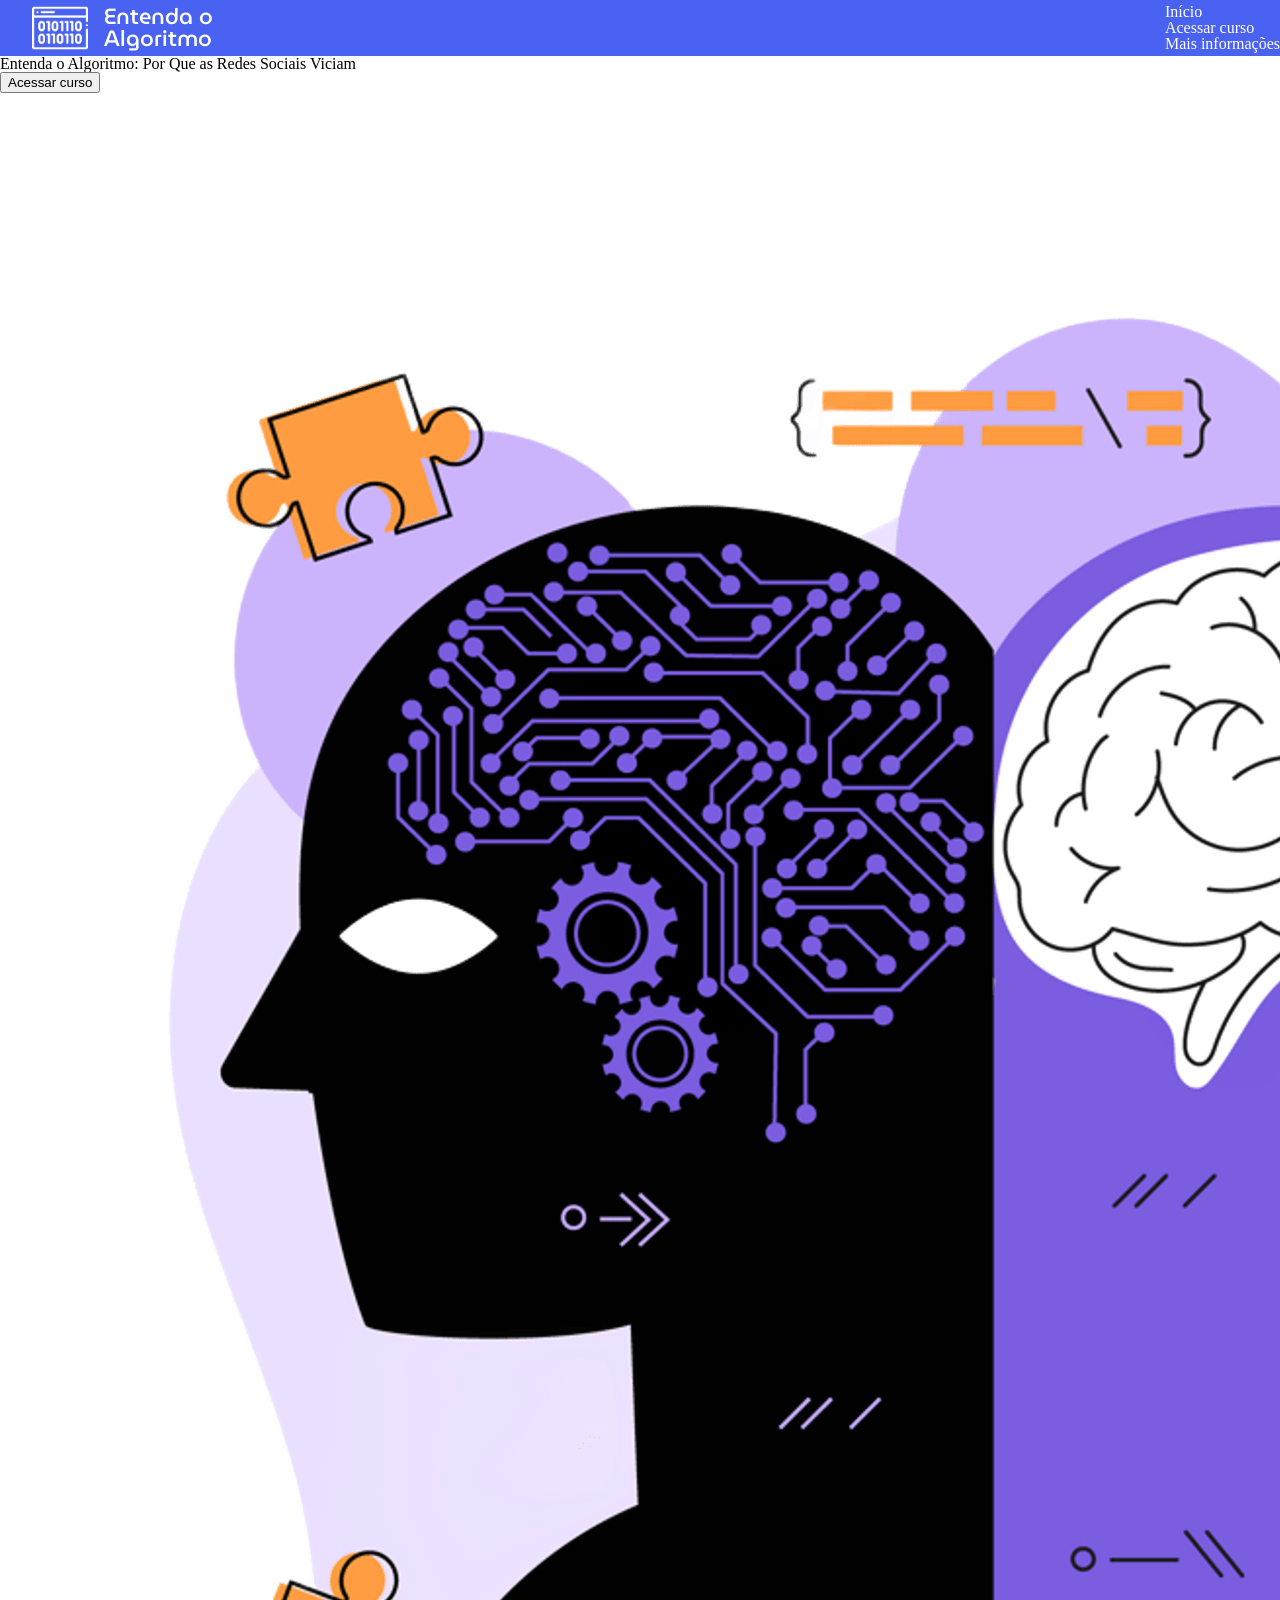
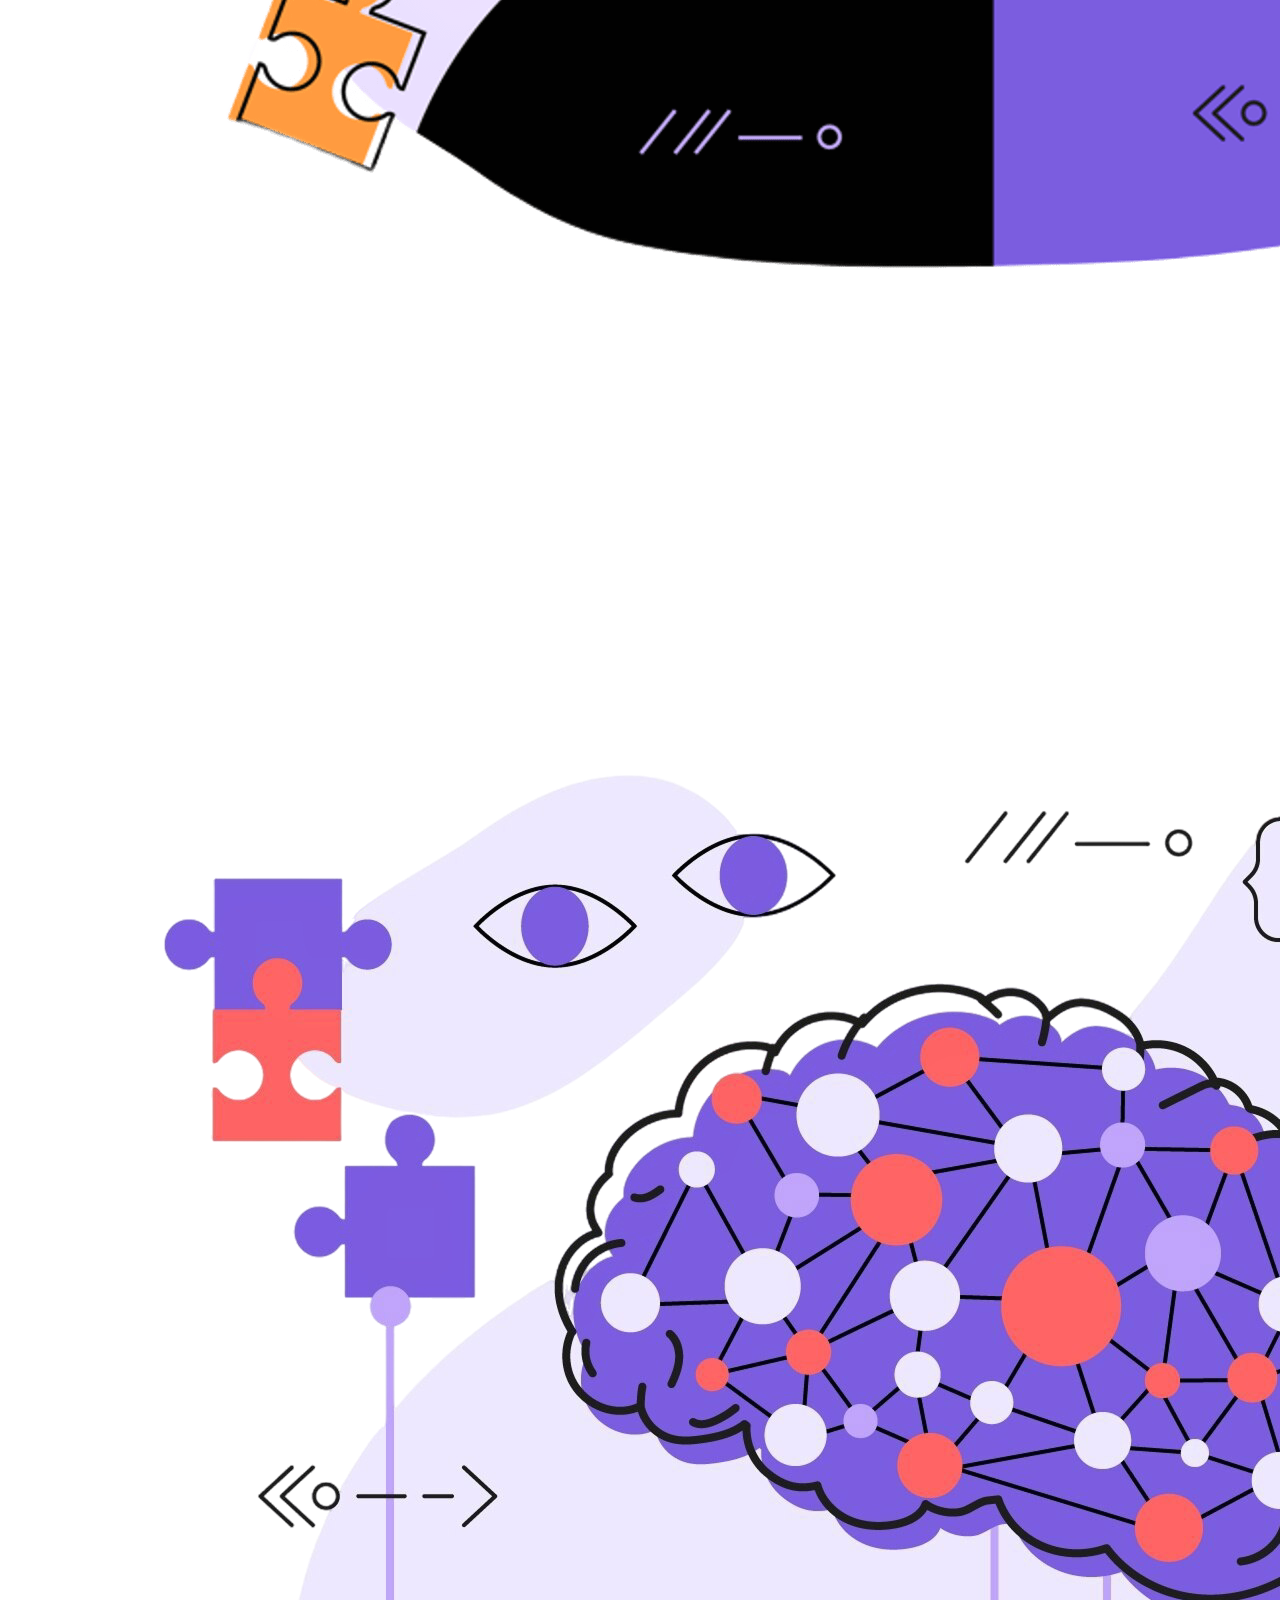
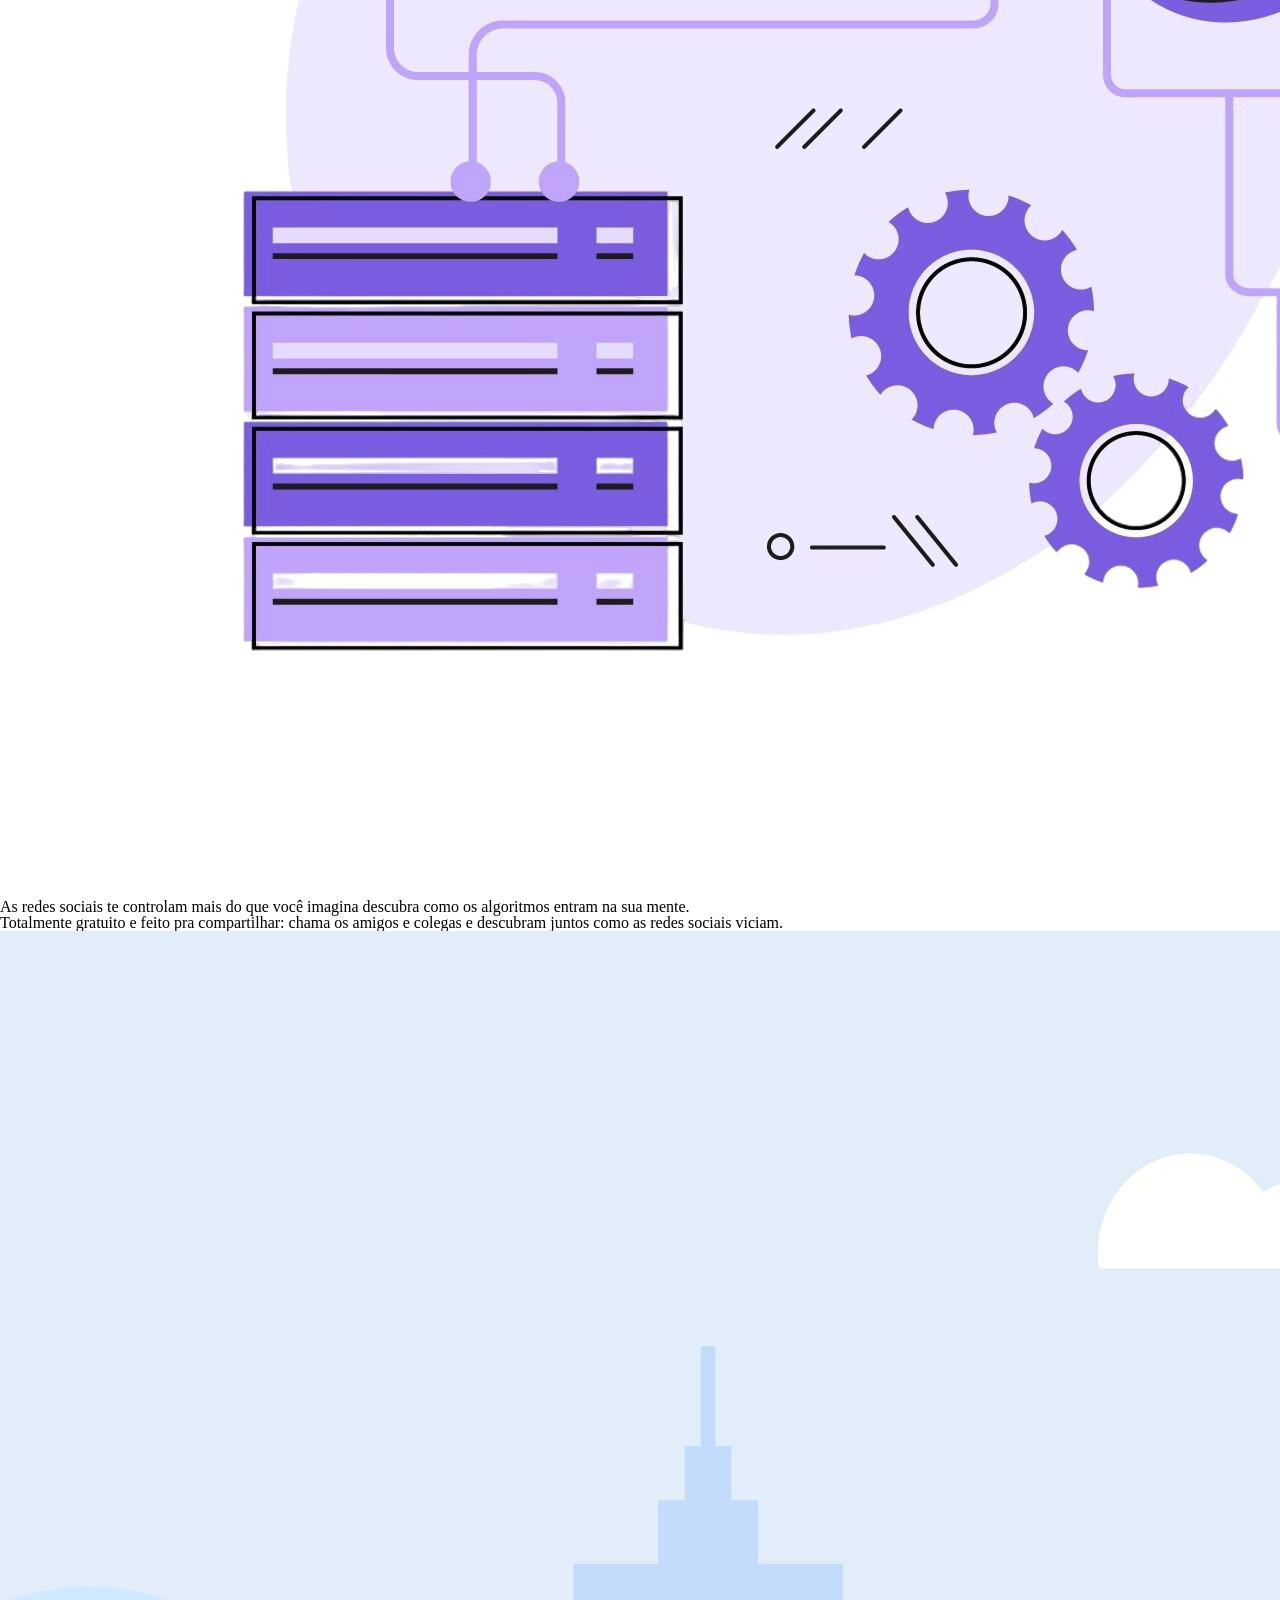
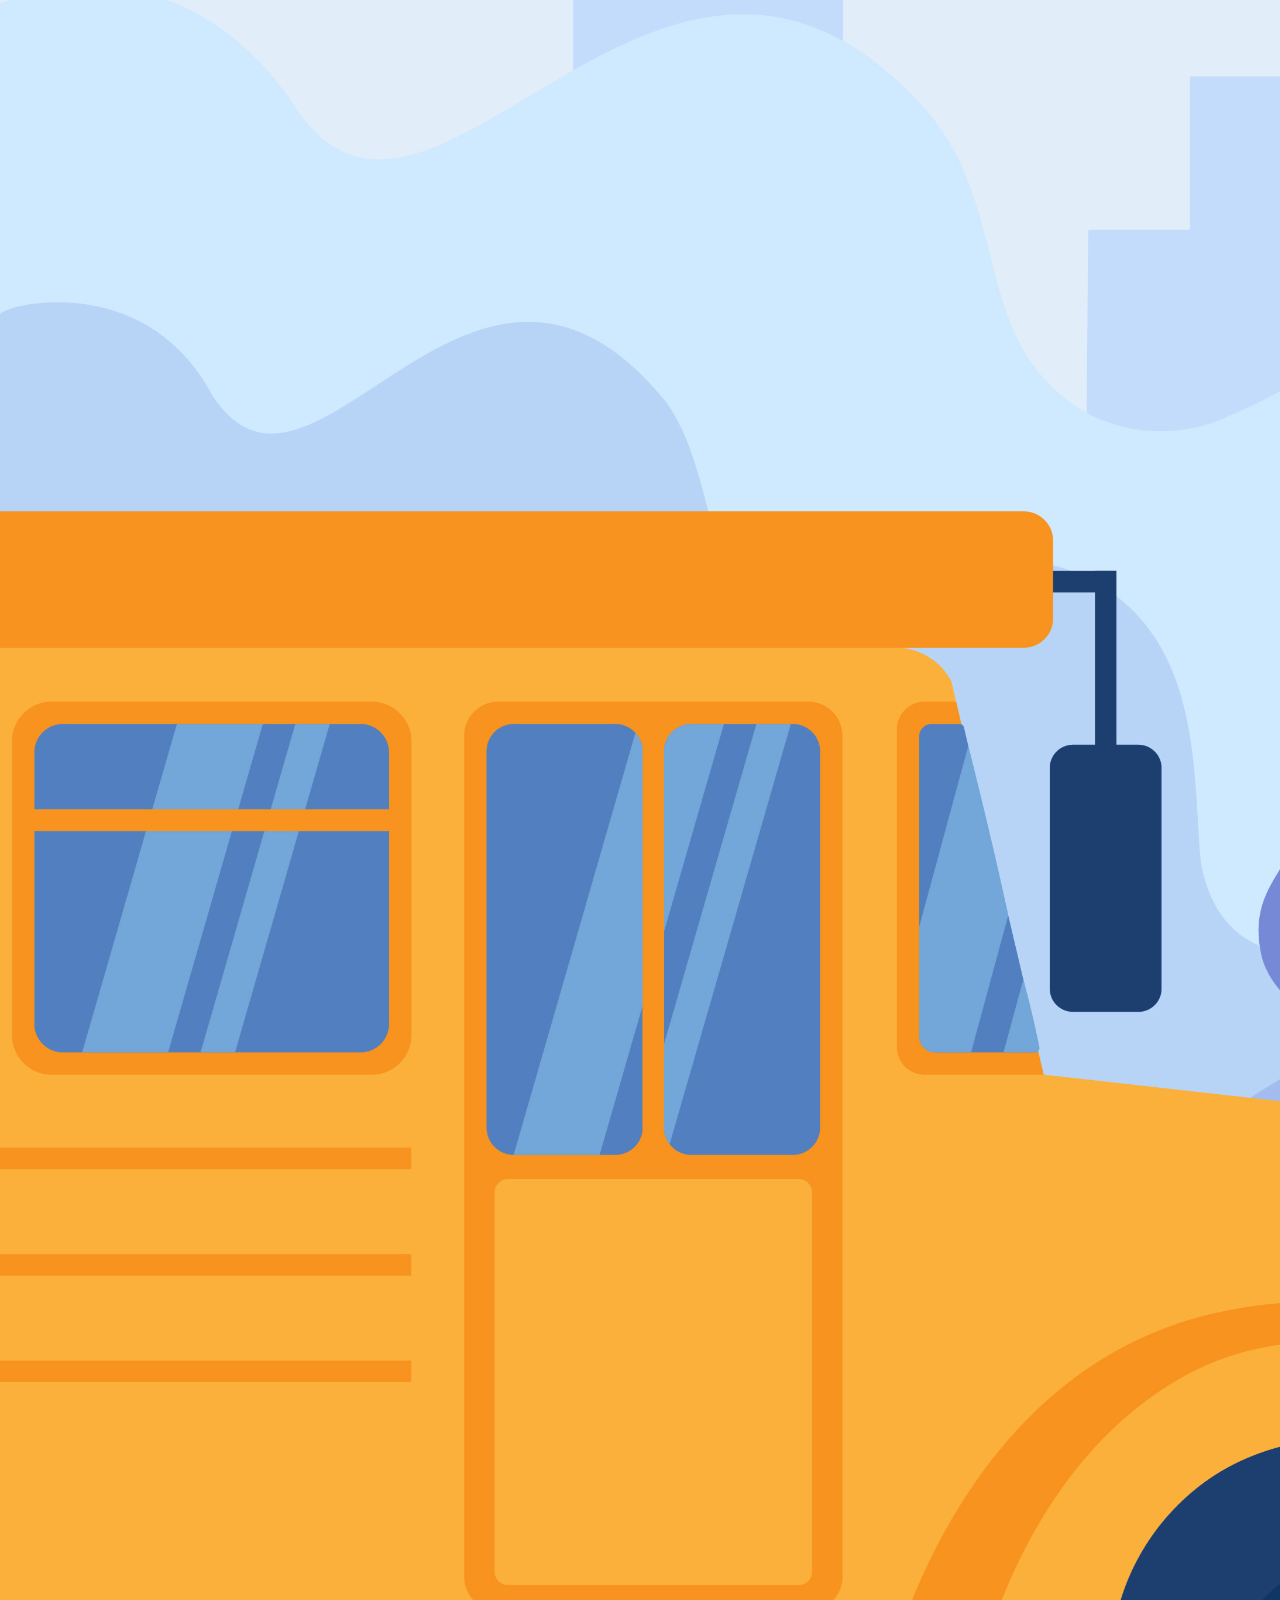
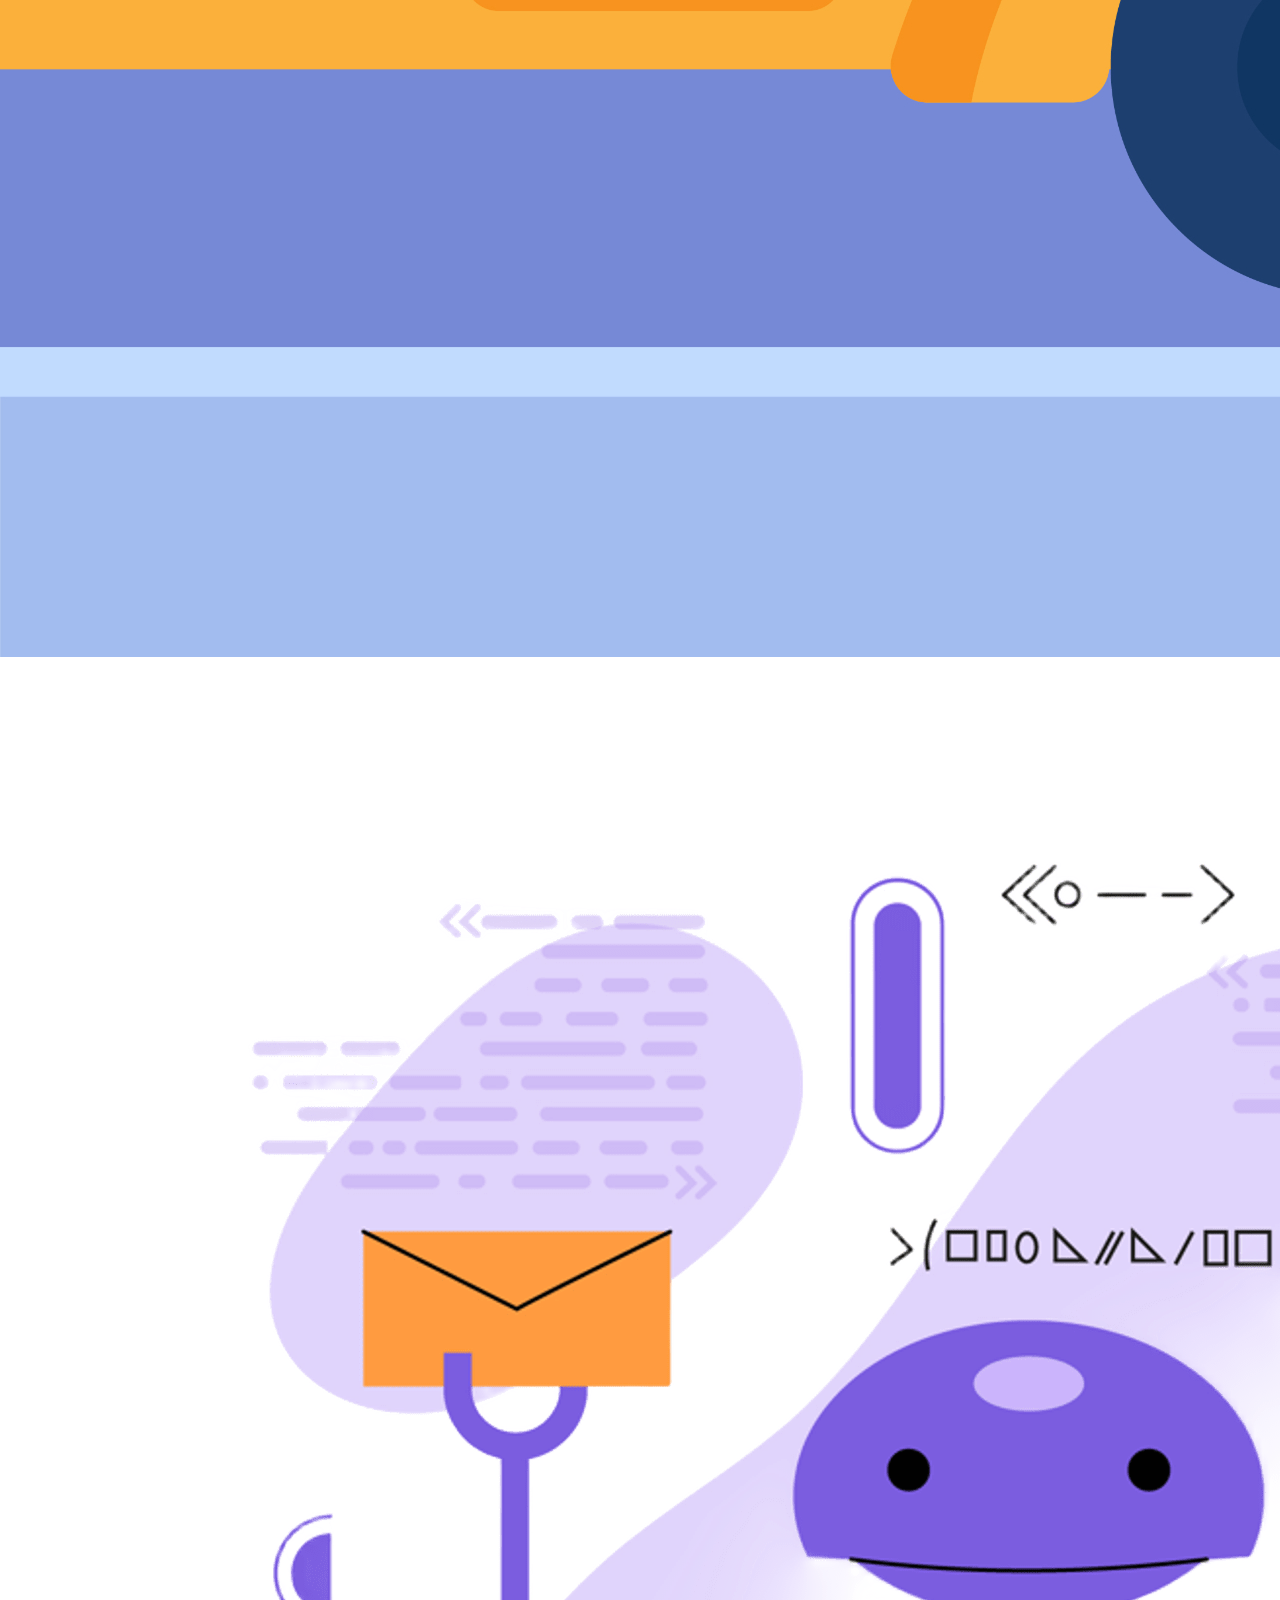
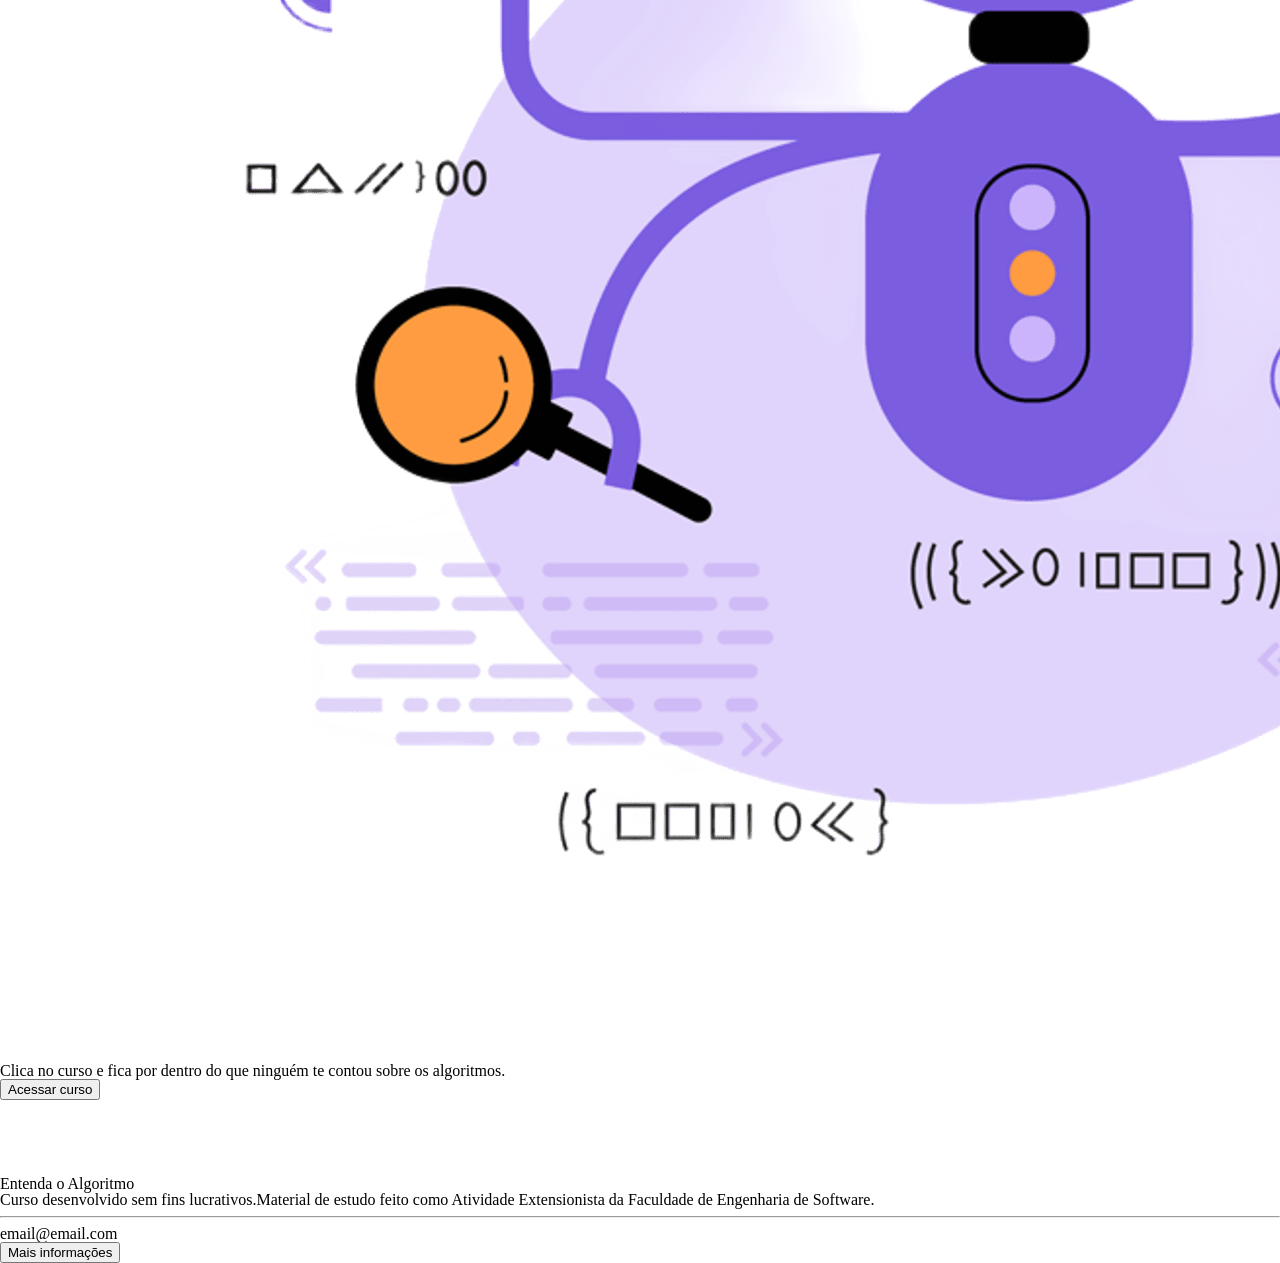
==== index.html @ 7293e317 "Primeiro commit" ====
<!DOCTYPE html>
<html lang="en">
<head>
    <meta charset="UTF-8">
    <meta name="viewport" content="width=device-width, initial-scale=1.0">
    <link rel="stylesheet" href="/sass/style.css">
    <link rel="stylesheet" href="/sass/reset.css">
    <title>Entendendo o Algoritmo</title>
</head>
<body>
    <header>
        <div class="logo">
            <img src="img/logo.png" alt="imagem logo">
            <h1 class="texto-logo">Entenda o Algoritmo</h1>
        </div>
        <div class="opcoes">
            <h2>Início</h2>
            <h2>Acessar curso</h2>
            <h2>Mais informações</h2>
        </div>
    </header>

    <container class="container-1">
        <div class="container-1-texto">
            <h2>Entenda o Algoritmo: <span>Por Que as Redes Sociais Viciam</span></h2>
            <button class="container-1-btn">Acessar curso</button>
        </div>
        <img src="/img/img1.png" alt="" class="container-1-imagem">
    </container>

    <container class="container-2">
        <img src="/img/img2.png" alt="" class="container-2-imagem">
        <div class="container-2-texto">
            <h3>As redes sociais te controlam mais do que você imagina <span>descubra como os algoritmos entram na sua mente.</span></h3>
        </div>
    </container>

    <container class="container-3">
        <div class="container-3-texto">
            <h3>Totalmente gratuito e feito pra compartilhar: <span>chama os amigos e colegas e descubram juntos como as redes sociais viciam.</span></h3>
        </div>
        <img src="/img/img3.png" alt="" class="container-3-imagem">
    </container>

    <container class="container-4">
        <img src="/img/img4.png" alt="" class="container-4-imagem">
        <div class="container-4-texto">
            <h3>Clica no curso e fica por dentro do que <span>ninguém te contou sobre os algoritmos.</span></h3>
            <button class="container-4-btn">Acessar curso</button>
        </div>
    </container>

    <footer>
        <div class="rodape-1">
            <div class="logo">
                <img src="/img/logo.png" alt="imagem logo">
                <h1 class="texto-logo">Entenda o Algoritmo</h1>
            </div>
            <h4>Curso desenvolvido <span>sem fins lucrativos</span>.Material de estudo feito como Atividade Extensionista da Faculdade de Engenharia de Software.</h4>
        </div>
        <hr class="rodape-divisao">
        <div class="rodape-2">
            <h4>email@email.com</h4>
            <button class="mais-info-btn">Mais informações</button>
        </div>
    </footer>

</body>
</html>
---- sass/style.css ----
@import url("https://fonts.googleapis.com/css2?family=Josefin+Sans:ital,wght@0,100..700;1,100..700&family=Jost:ital,wght@0,100..900;1,100..900&family=Karla:ital,wght@0,200..800;1,200..800&family=MuseoModerno:ital,wght@0,100..900;1,100..900&display=swap");
:root {
  --azul-escuro: #4962F2;
  --roxo: #7957F2;
  --rosa: #D970B3;
  --azul-claro: #578BF2;
  --jost: "Jost", sans-serif;
  --museo: "MuseoModerno", sans-serif;
  --karla: "Karla", sans-serif;
  --josefin: "Josefin Sans", sans-serif;
}

header {
  height: 10rem;
  background-color: var(--azul-escuro);
  color: white;
  display: flex;
  justify-content: space-between;
  align-items: center;
  margin-bottom: 5rem;
  padding: 1rem;
}
header .logo {
  width: 20%;
  padding-left: 2rem;
  display: flex;
  justify-content: center;
  align-items: center;
  gap: 1rem;
}
header .logo img {
  height: 3.5rem;
}
header .logo h1 {
  font-family: var(--museo);
  font-weight: 500;
  font-size: 22px;
}/*# sourceMappingURL=style.css.map */
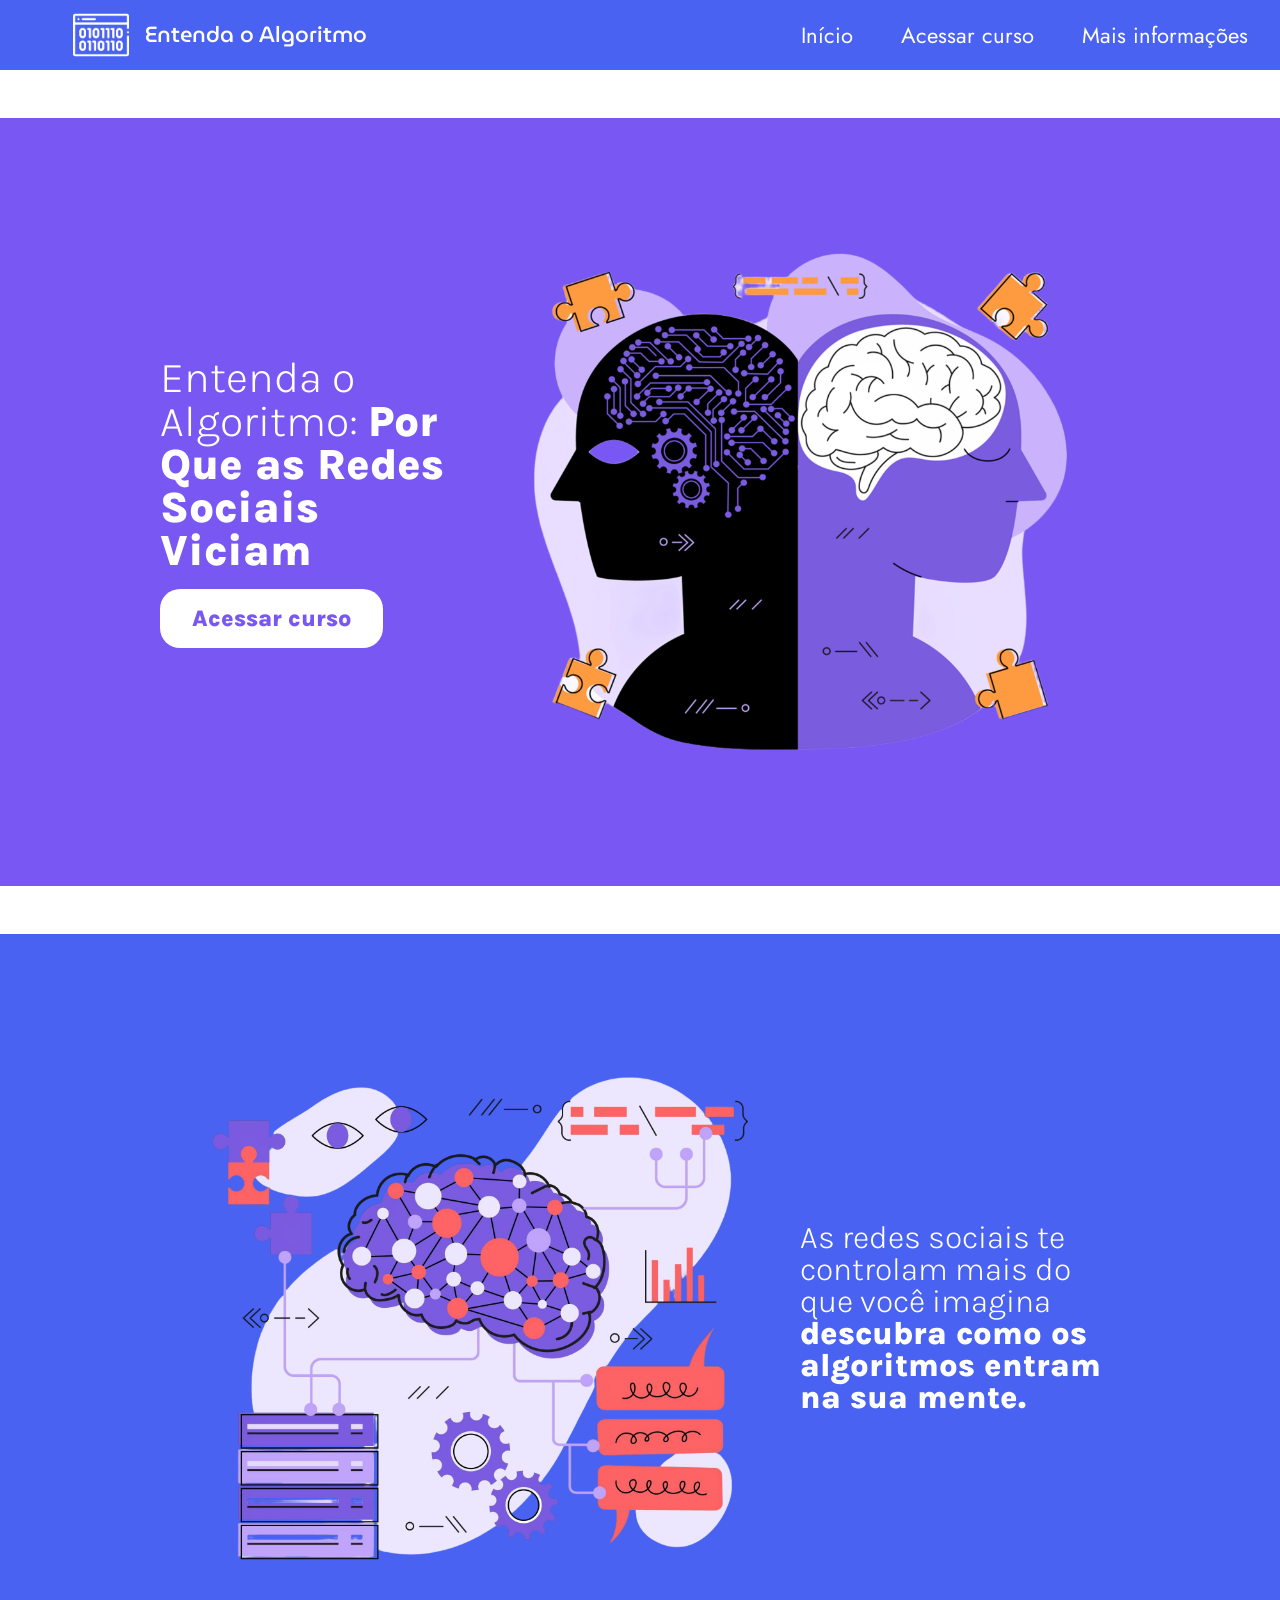
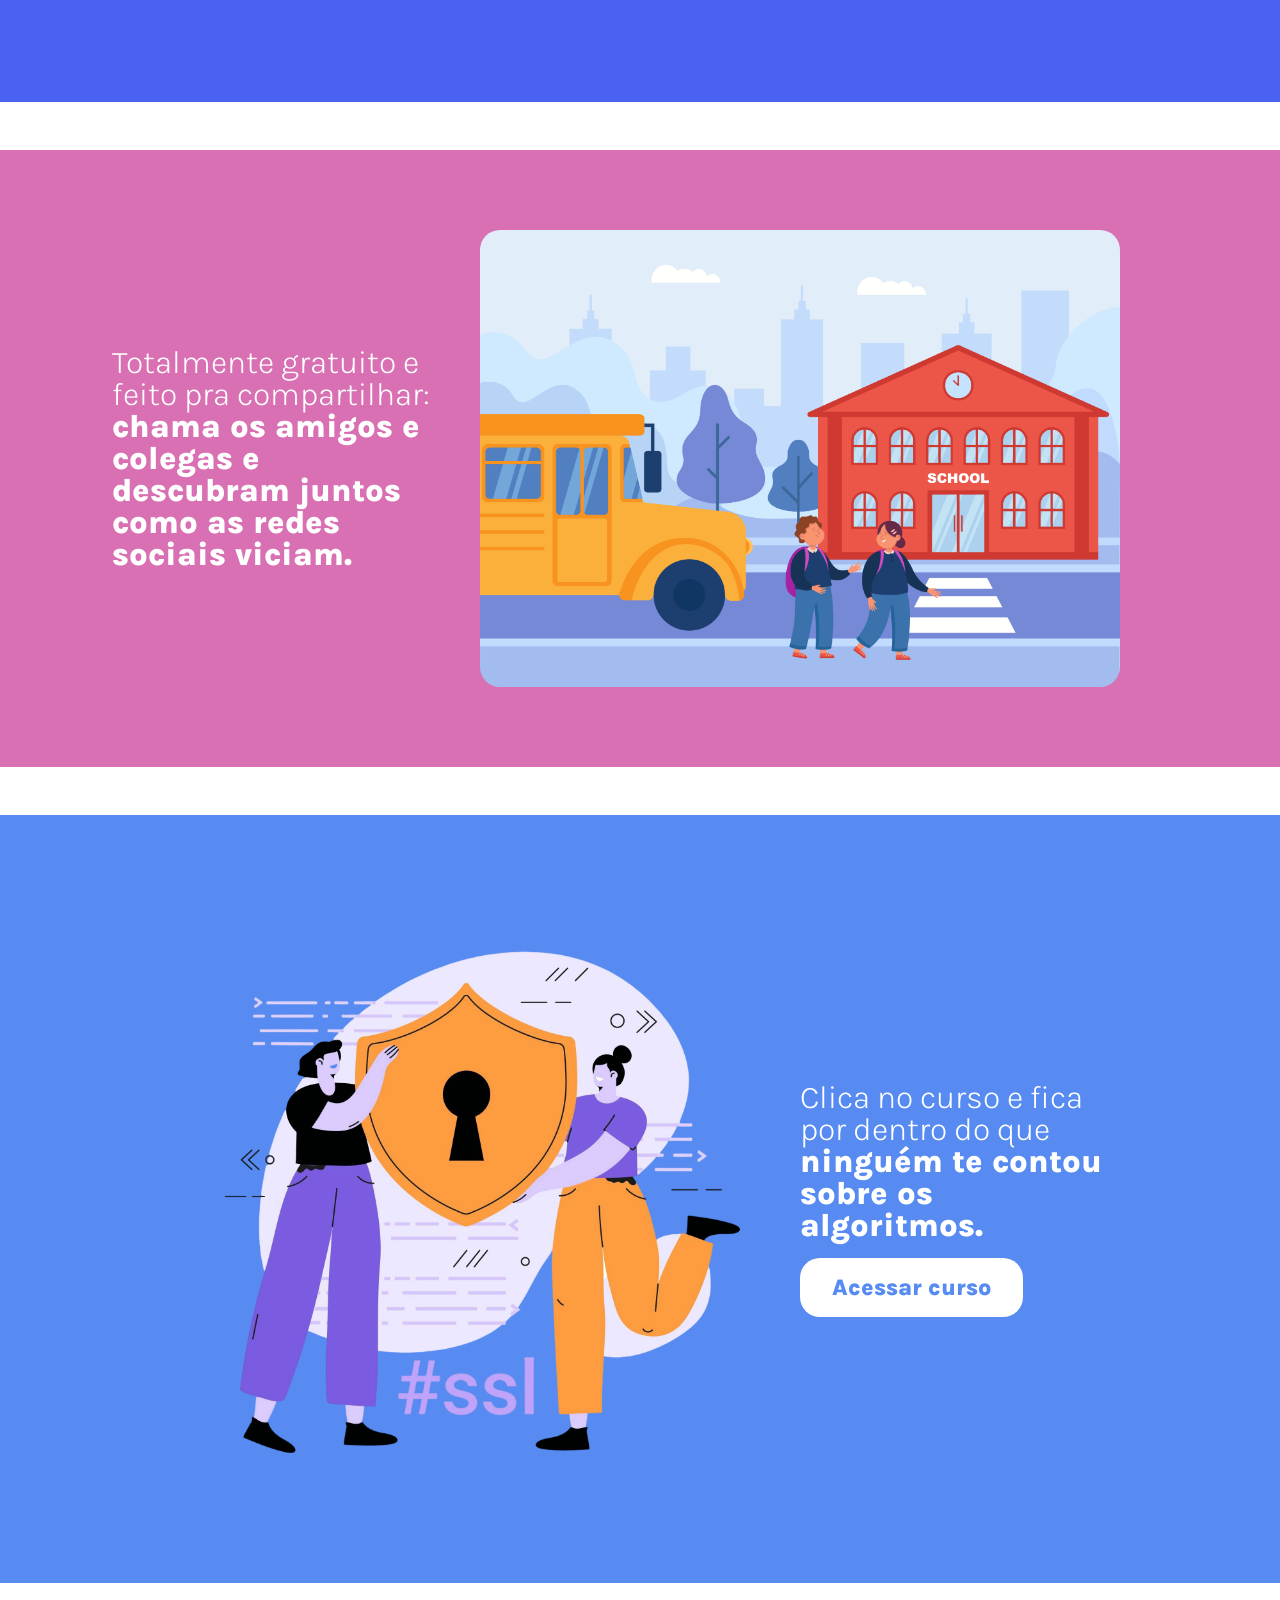
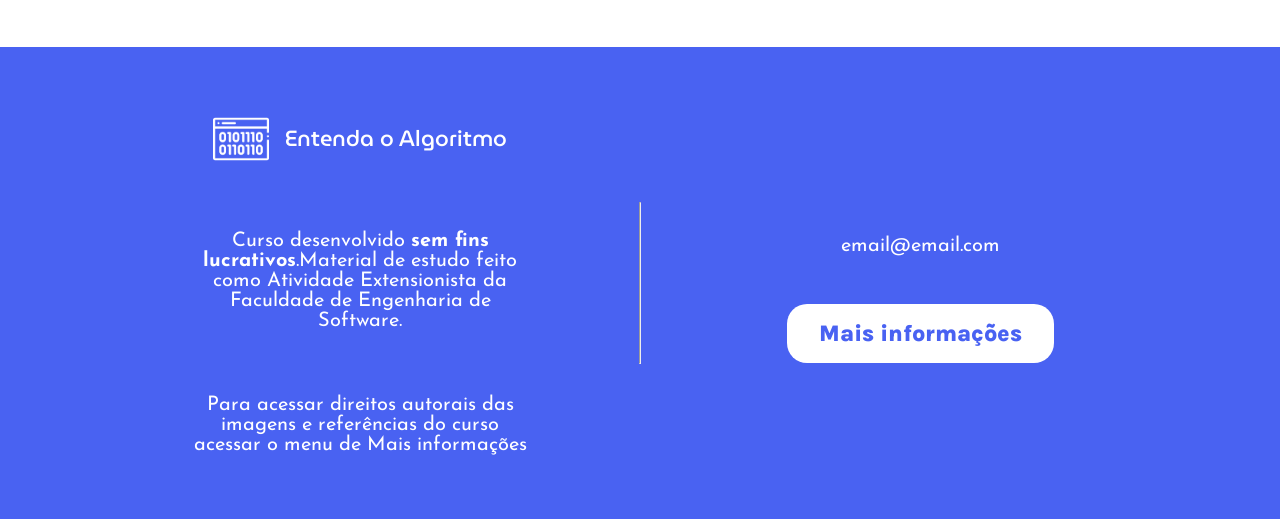
==== commit 8f3084ee: "Finalizando a página inicial" ====
--- a/index.html
+++ b/index.html
@@ -3,11 +3,11 @@
 <head>
     <meta charset="UTF-8">
     <meta name="viewport" content="width=device-width, initial-scale=1.0">
-    <link rel="stylesheet" href="/sass/style.css">
-    <link rel="stylesheet" href="/sass/reset.css">
+    <link rel="stylesheet" href="/index_sass/style.css">
+    <link rel="stylesheet" href="/index_sass/reset.css">
     <title>Entendendo o Algoritmo</title>
 </head>
-<body>
+<body> 
     <header>
         <div class="logo">
             <img src="img/logo.png" alt="imagem logo">
@@ -57,6 +57,7 @@
                 <h1 class="texto-logo">Entenda o Algoritmo</h1>
             </div>
             <h4>Curso desenvolvido <span>sem fins lucrativos</span>.Material de estudo feito como Atividade Extensionista da Faculdade de Engenharia de Software.</h4>
+            <h4>Para acessar direitos autorais das imagens e referências do curso acessar o menu de Mais informações</h4>
         </div>
         <hr class="rodape-divisao">
         <div class="rodape-2">
--- a/index_sass/style.css
+++ b/index_sass/style.css
@@ -0,0 +1,384 @@
+@import url("https://fonts.googleapis.com/css2?family=Josefin+Sans:ital,wght@0,100..700;1,100..700&family=Jost:ital,wght@0,100..900;1,100..900&family=Karla:ital,wght@0,200..800;1,200..800&family=MuseoModerno:ital,wght@0,100..900;1,100..900&display=swap");
+:root {
+  --azul-escuro: #4962F2;
+  --roxo: #7957F2;
+  --rosa: #D970B3;
+  --azul-claro: #578BF2;
+  --jost: "Jost", sans-serif;
+  --museo: "MuseoModerno", sans-serif;
+  --karla: "Karla", sans-serif;
+  --josefin: "Josefin Sans", sans-serif;
+}
+
+header {
+  background-color: var(--azul-escuro);
+  color: white;
+  display: flex;
+  justify-content: space-between;
+  align-items: center;
+  margin-bottom: 5rem;
+  padding: 1rem;
+}
+header .logo {
+  width: 20%;
+  padding-left: 2rem;
+  display: flex;
+  justify-content: center;
+  align-items: center;
+  gap: 1rem;
+}
+header .logo img {
+  height: 3.5rem;
+}
+header .logo h1 {
+  font-family: var(--museo);
+  font-weight: 500;
+  font-size: 22px;
+  width: 40%;
+  text-wrap: nowrap;
+}
+header .opcoes {
+  width: 60%;
+  display: flex;
+  justify-content: right;
+  align-items: center;
+  padding: 1.5rem 2rem 1.5rem 0rem;
+  gap: 3rem;
+  font-size: 22px;
+  font-family: var(--jost);
+  flex-direction: row;
+}
+header .opcoes h2:hover {
+  transform: scale(1.1);
+}
+
+@media screen and (max-width: 750px) {
+  header {
+    flex-direction: column;
+    justify-content: space-between;
+    padding: 0.5rem;
+  }
+  header .logo {
+    padding-left: 0rem;
+    gap: 0.5rem;
+    padding-top: 0.5rem;
+    width: auto;
+  }
+  header .logo img {
+    height: 3rem;
+  }
+  header .logo h1 {
+    width: auto;
+    font-size: 20px;
+  }
+  header .opcoes {
+    justify-content: center;
+    flex-wrap: wrap;
+    align-items: center;
+    padding: 1rem 0rem;
+    gap: 2rem;
+    font-size: 19px;
+  }
+}
+@media screen and (min-width: 750px) and (max-width: 1000px) {
+  header {
+    flex-direction: row;
+    justify-content: center;
+    gap: 10%;
+  }
+  header .logo {
+    width: auto;
+    padding: 0.5rem;
+    gap: 0.5rem;
+  }
+  header .logo img {
+    height: 3rem;
+  }
+  header .logo h1 {
+    width: auto;
+    font-size: 20px;
+  }
+  header .opcoes {
+    width: auto;
+    justify-content: center;
+    flex-wrap: wrap;
+    align-items: center;
+    padding: 1rem 0rem;
+    gap: 2rem;
+    font-size: 19px;
+  }
+}
+container {
+  width: 100%;
+  height: 45rem;
+  display: flex;
+  justify-content: center;
+  align-items: center;
+  margin: 3rem 0rem 0rem 0rem;
+  background-color: aqua;
+  gap: 5rem;
+  padding: 2rem 0rem;
+}
+container img {
+  height: 35rem;
+}
+container div {
+  width: 20rem;
+}
+container div h2 {
+  font-size: 2.7rem;
+  font-family: var(--karla);
+  font-weight: 300;
+  color: white;
+}
+container div h3 {
+  font-size: 2rem;
+  font-family: var(--karla);
+  font-weight: 300;
+  color: white;
+}
+container div span {
+  font-weight: 900;
+}
+
+.container-1 {
+  background: var(--roxo);
+}
+.container-1 button {
+  color: var(--roxo);
+}
+
+.container-2 {
+  background: var(--azul-escuro);
+}
+
+.container-3 {
+  height: auto;
+  background: var(--rosa);
+}
+.container-3 img {
+  border-radius: 20px;
+  margin: 3rem;
+}
+
+.container-4 {
+  background: var(--azul-claro);
+  margin-bottom: 4rem;
+}
+.container-4 button {
+  color: var(--azul-claro);
+}
+
+button {
+  padding: 1rem 2rem;
+  background: white;
+  font-family: var(--karla);
+  font-weight: 900;
+  border: none;
+  border-radius: 20px;
+  font-size: 23px;
+  margin-top: 1rem;
+}
+
+button:hover {
+  transform: scale(1.1);
+}
+
+@media screen and (max-width: 650px) {
+  container {
+    flex-direction: column;
+    justify-content: center;
+    height: auto;
+    gap: 1rem;
+    padding: 2rem 0rem 1rem 0rem;
+  }
+  container img {
+    width: 80%;
+    height: auto;
+    padding: 1rem 0rem;
+  }
+  container div {
+    width: auto;
+    display: flex;
+    flex-direction: column;
+    justify-content: center;
+    align-items: center;
+    gap: 0.8rem;
+  }
+  container div h2 {
+    font-size: 1.6rem;
+    text-align: center;
+    padding: 1rem 10% 0rem 10%;
+  }
+  container div h3 {
+    font-size: 1.2rem;
+    text-align: center;
+    padding: 0rem 10%;
+  }
+  container div span {
+    font-weight: 900;
+  }
+  container div button {
+    padding: 1rem 1.5rem;
+    font-size: 20px;
+    margin-top: 1rem;
+    width: 12rem;
+  }
+  .container-1 {
+    flex-direction: column-reverse;
+    gap: 0rem;
+    padding: 2rem 0rem;
+  }
+  .container-1 img {
+    padding: 0rem;
+  }
+  .container-1, .container-2 {
+    gap: 0rem;
+  }
+  .container-2 h3 {
+    margin: 0rem 0.5rem 2rem 0.5rem;
+  }
+  .container-3 h3 {
+    margin: 2rem 0.5rem 0rem 0.5rem;
+  }
+  .container-3 img {
+    padding: 0rem;
+  }
+  .container-4 {
+    gap: 2rem;
+    padding: 1rem 0rem 0rem 0rem;
+  }
+  .container-4 img {
+    padding: 0rem;
+  }
+  .container-4 button {
+    margin-bottom: 2.5rem;
+  }
+}
+@media screen and (min-width: 500px) and (max-width: 650px) {
+  container img {
+    width: 75%;
+  }
+  container div {
+    gap: 1rem;
+  }
+  container div h2 {
+    font-size: 1.8rem;
+  }
+  container div h3 {
+    font-size: 1.4rem;
+  }
+}
+@media screen and (min-width: 650px) and (max-width: 1000px) {
+  container {
+    gap: 0rem;
+    display: flex;
+    justify-content: center;
+    align-items: center;
+    padding: 0rem;
+  }
+  container img {
+    width: 50% !important;
+    height: auto;
+    padding: 1rem 0rem;
+  }
+  container div {
+    gap: 1rem;
+    width: 11rem !important;
+    text-align: center;
+    padding: 0rem;
+    margin: 0rem;
+  }
+  container div h2 {
+    font-size: 1.8rem;
+  }
+  container div h3 {
+    font-size: 1.4rem;
+  }
+  container div button {
+    padding: 1rem 1.5rem;
+    font-size: 20px;
+    margin-top: 1rem;
+    width: 12rem;
+  }
+  .container-3 h3 {
+    margin: 0rem;
+  }
+  .container-3 img {
+    padding: 0rem;
+  }
+}
+@media screen and (min-width: 1000px) and (max-width: 1300px) {
+  container {
+    gap: 0rem;
+  }
+  container img {
+    width: 50% !important;
+    height: auto;
+    padding: 2rem 0rem;
+  }
+  .container-3 {
+    padding: 2rem 0rem;
+  }
+  .container-3 img {
+    image-orientation: flip;
+    width: 50%;
+    height: auto;
+    padding: 0rem;
+  }
+}
+footer {
+  background: var(--azul-escuro);
+  color: white;
+  display: flex;
+  justify-content: center;
+  align-items: center;
+  flex-direction: row;
+}
+footer div {
+  display: flex;
+  justify-content: center;
+  align-items: center;
+  flex-direction: column;
+  width: 25rem;
+  margin: 2rem 0rem;
+}
+footer div h4 {
+  padding: 2rem;
+  font-size: 20px;
+  color: white;
+  font-family: var(--josefin);
+  font-weight: 400;
+  text-align: center;
+}
+footer div span {
+  font-weight: 900;
+}
+footer div button {
+  color: var(--azul-escuro);
+}
+footer .logo {
+  display: flex;
+  justify-content: center;
+  align-items: center;
+  gap: 1rem;
+  flex-direction: row;
+}
+footer .logo img {
+  height: 3.5rem;
+}
+footer .logo h1 {
+  font-family: var(--museo);
+  font-weight: 500;
+  font-size: 22px;
+  text-wrap: nowrap;
+}
+footer .rodape-1 {
+  margin-left: 10rem;
+}
+footer .rodape-2 {
+  margin-right: 10rem;
+}
+footer hr {
+  height: 10rem;
+}/*# sourceMappingURL=style.css.map */
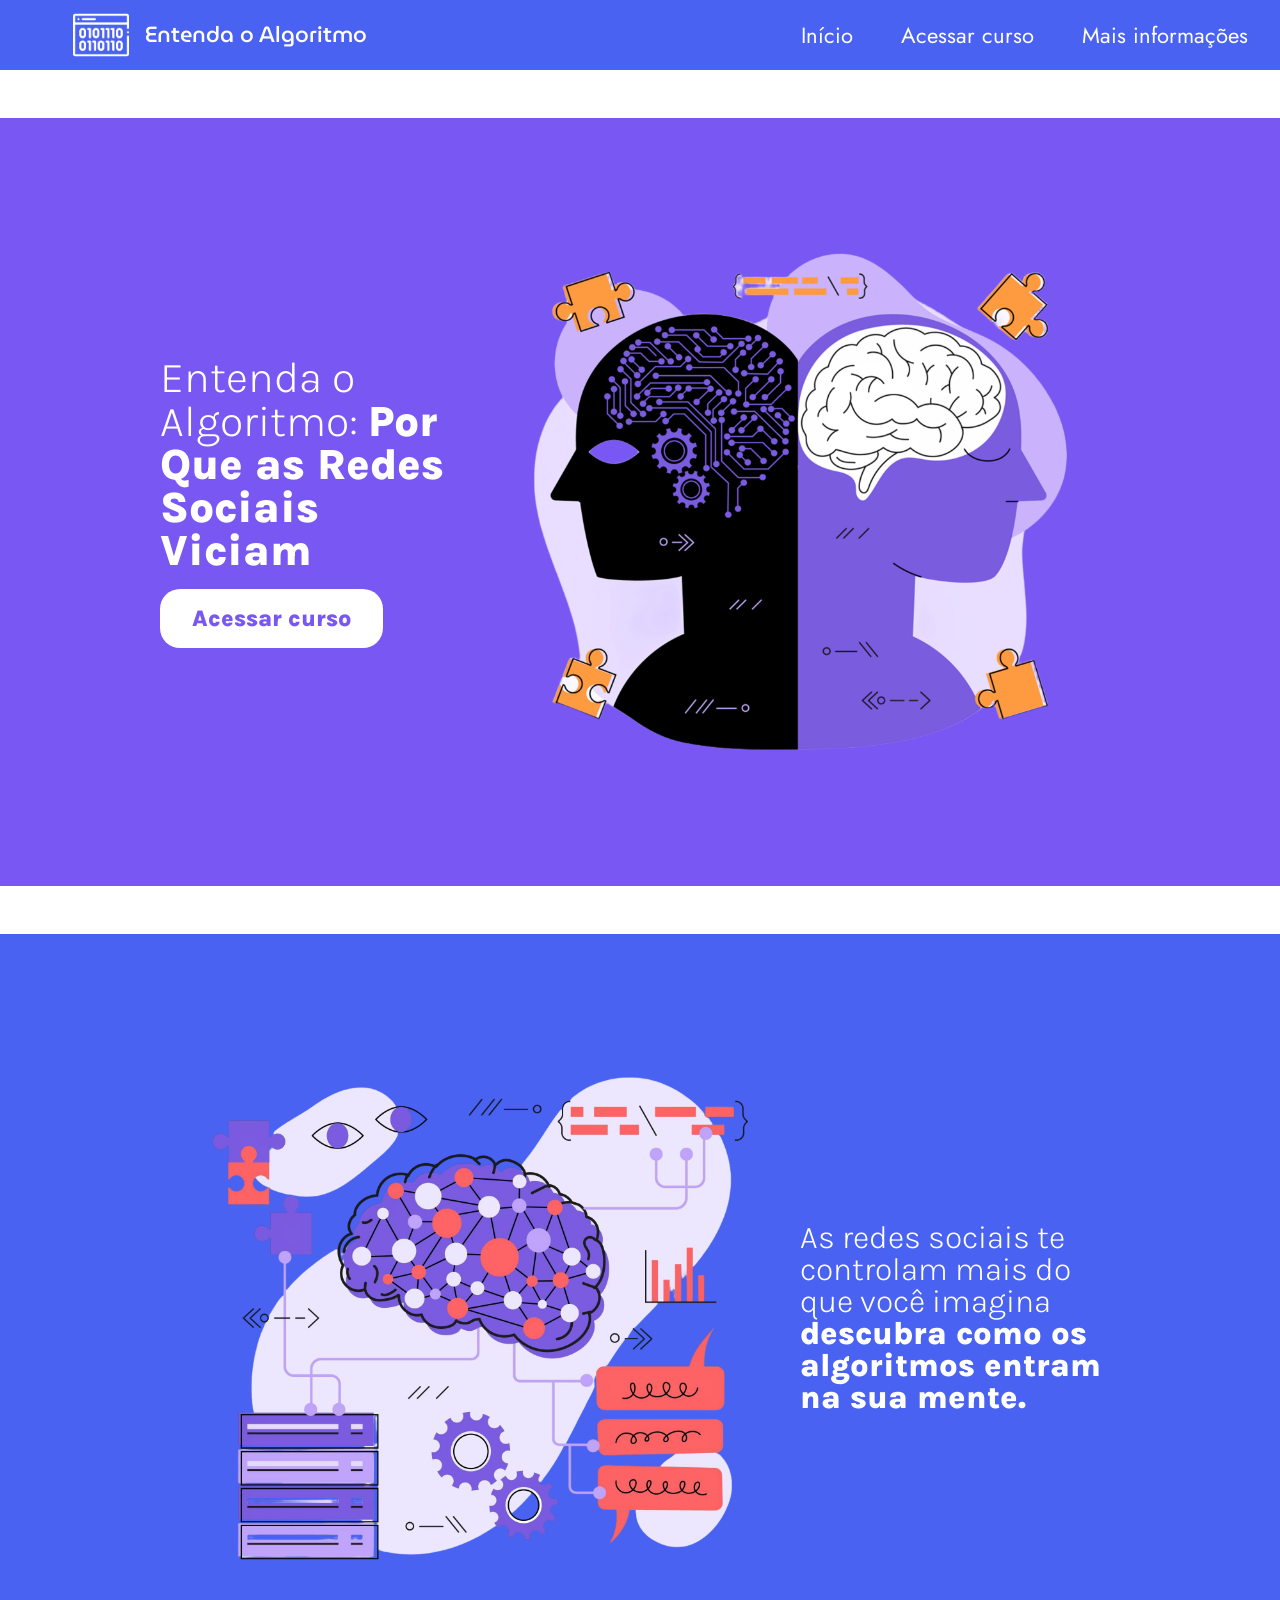
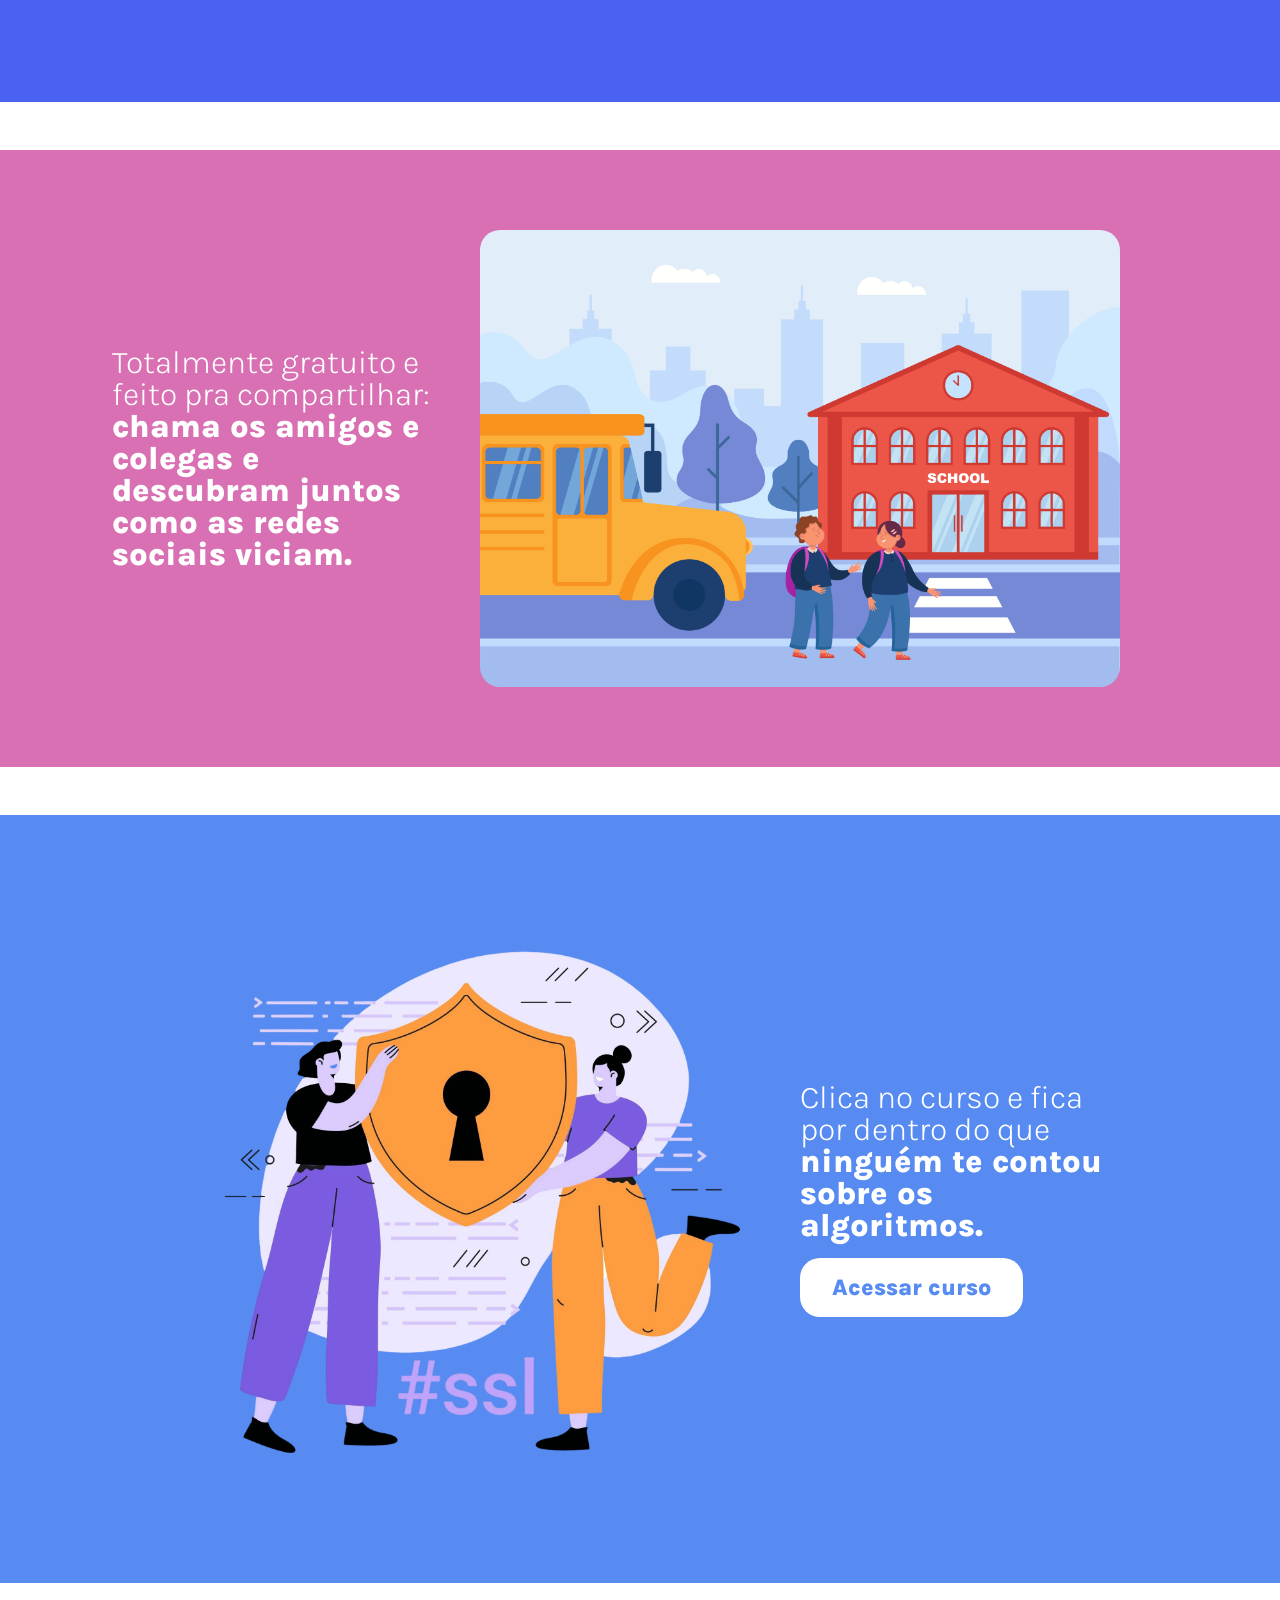
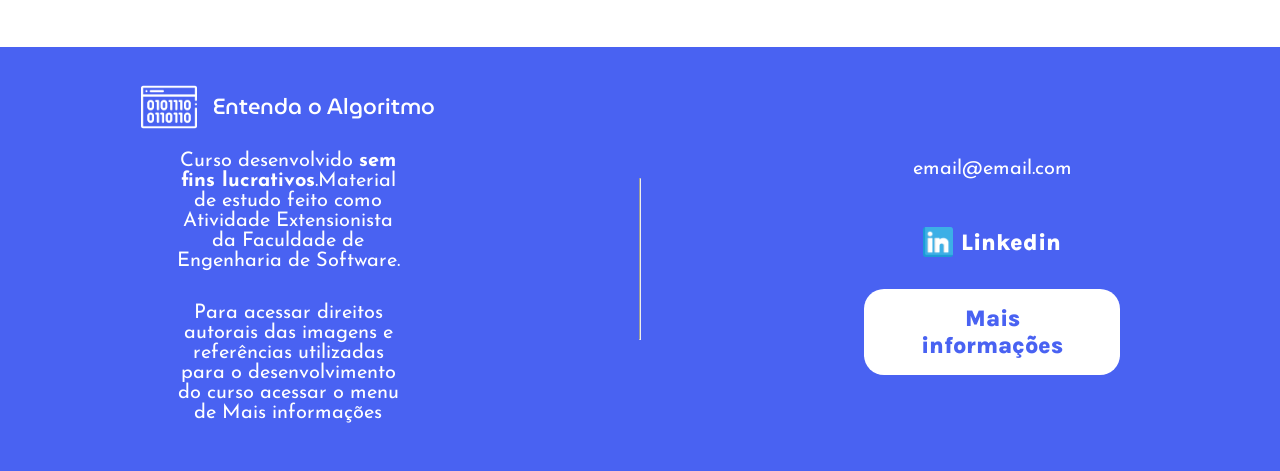
==== commit 981e633a: "Finalizando o footer para celular" ====
--- a/index.html
+++ b/index.html
@@ -57,11 +57,15 @@
                 <h1 class="texto-logo">Entenda o Algoritmo</h1>
             </div>
             <h4>Curso desenvolvido <span>sem fins lucrativos</span>.Material de estudo feito como Atividade Extensionista da Faculdade de Engenharia de Software.</h4>
-            <h4>Para acessar direitos autorais das imagens e referências do curso acessar o menu de Mais informações</h4>
+            <h4>Para acessar direitos autorais das imagens e referências utilizadas para o desenvolvimento do curso acessar o menu de Mais informações</h4>
         </div>
         <hr class="rodape-divisao">
         <div class="rodape-2">
             <h4>email@email.com</h4>
+            <button class="btn-linkedin">
+                <img src="/img/linkedin.png">
+                Linkedin
+            </button>
             <button class="mais-info-btn">Mais informações</button>
         </div>
     </footer>
--- a/index_sass/style.css
+++ b/index_sass/style.css
@@ -335,27 +335,40 @@
   align-items: center;
   flex-direction: row;
 }
-footer div {
+footer .rodape-1, footer .rodape-2 {
   display: flex;
   justify-content: center;
   align-items: center;
   flex-direction: column;
-  width: 25rem;
+  width: 20%;
   margin: 2rem 0rem;
 }
-footer div h4 {
-  padding: 2rem;
+footer .rodape-1 h4, footer .rodape-2 h4 {
+  padding: 1rem;
   font-size: 20px;
   color: white;
   font-family: var(--josefin);
   font-weight: 400;
   text-align: center;
 }
-footer div span {
+footer .rodape-1 span, footer .rodape-2 span {
   font-weight: 900;
 }
-footer div button {
+footer .rodape-1 button, footer .rodape-2 button {
   color: var(--azul-escuro);
+}
+footer .rodape-1 .btn-linkedin, footer .rodape-2 .btn-linkedin {
+  background: none;
+  color: white;
+  display: flex;
+  justify-content: center;
+  flex-wrap: nowrap;
+  flex-direction: row;
+  align-items: center;
+  gap: 0.5rem;
+}
+footer .rodape-1 .btn-linkedin img, footer .rodape-2 .btn-linkedin img {
+  width: 30px;
 }
 footer .logo {
   display: flex;
@@ -381,4 +394,94 @@
 }
 footer hr {
   height: 10rem;
+}
+
+@media screen and (max-width: 600px) {
+  footer {
+    flex-direction: column;
+    gap: 1rem;
+  }
+  footer .rodape-1, footer .rodape-2 {
+    width: auto;
+    margin: 0rem 0rem;
+  }
+  footer .rodape-1 h4, footer .rodape-2 h4 {
+    padding: 0.5rem;
+    font-size: 16px;
+  }
+  footer .rodape-1 button, footer .rodape-2 button {
+    font-size: 16px;
+    width: auto;
+    padding: 0.5rem 1rem;
+  }
+  footer .logo {
+    gap: 0.5rem;
+  }
+  footer .logo img {
+    height: 2.5rem;
+  }
+  footer .logo h1 {
+    font-size: 18px;
+    text-wrap: nowrap;
+  }
+  footer .rodape-1 {
+    margin-left: 0rem;
+    padding-top: 2rem;
+  }
+  footer .rodape-2 {
+    margin-right: 0rem;
+    padding-bottom: 2rem;
+  }
+  footer hr {
+    height: 0.1rem;
+    width: 5rem;
+    background-color: white;
+  }
+}
+@media screen and (min-width: 600px) and (max-width: 1100px) {
+  footer {
+    gap: 1rem;
+  }
+  footer .rodape-1, footer .rodape-2 {
+    width: auto;
+    margin: 0rem;
+  }
+  footer .rodape-1 h4, footer .rodape-2 h4 {
+    padding: 1rem;
+    font-size: 18px;
+  }
+  footer .rodape-1 span, footer .rodape-2 span {
+    font-weight: 900;
+  }
+  footer .rodape-1 button, footer .rodape-2 button {
+    font-size: 17px;
+    padding: 0.5rem 1rem;
+    width: auto;
+    color: var(--azul-escuro);
+  }
+  footer .logo {
+    gap: 0.5rem;
+  }
+  footer .logo img {
+    height: 3rem;
+  }
+  footer .logo h1 {
+    font-family: var(--museo);
+    font-weight: 500;
+    font-size: 18px;
+    text-wrap: nowrap;
+  }
+  footer .rodape-1 {
+    margin-left: 3rem;
+    margin-top: 2rem;
+    margin-bottom: 2rem;
+  }
+  footer .rodape-2 {
+    margin-right: 3rem;
+    margin-top: 2rem;
+    margin-bottom: 2rem;
+  }
+  footer hr {
+    height: 10rem;
+  }
 }/*# sourceMappingURL=style.css.map */
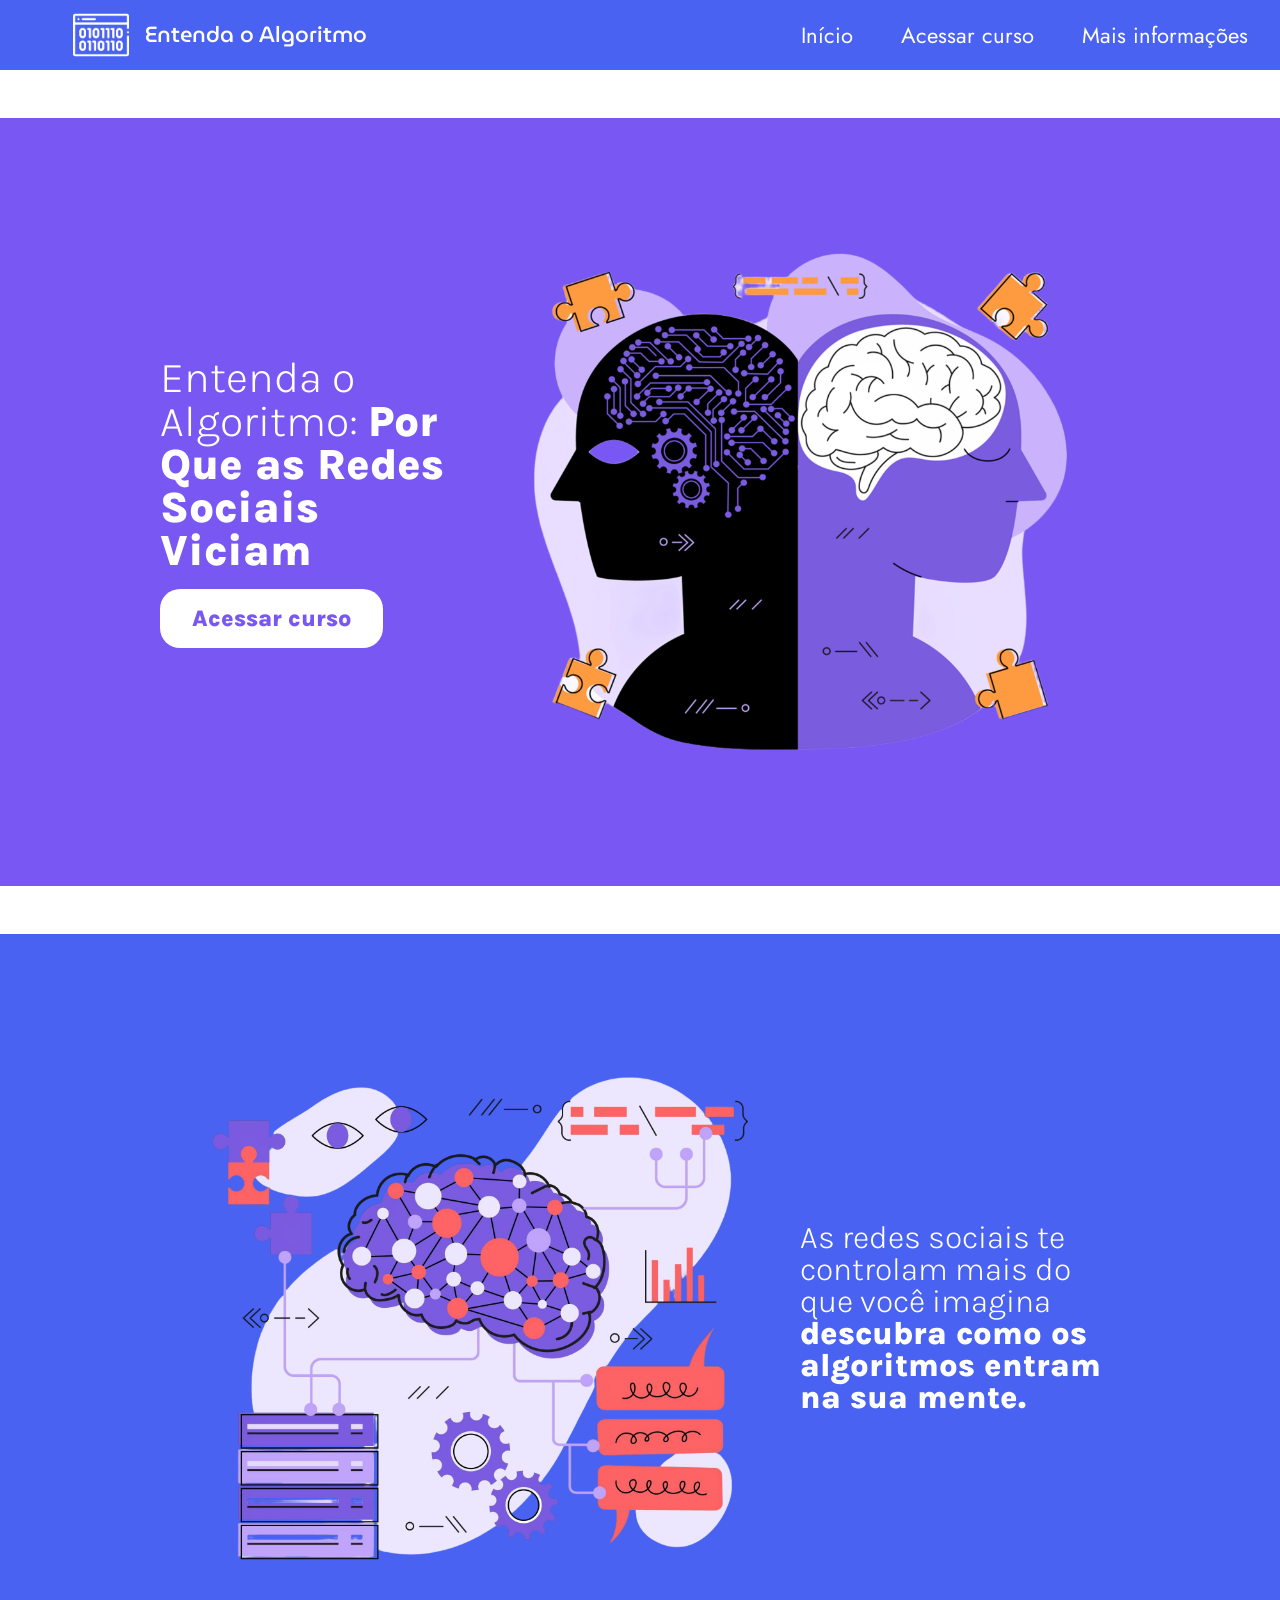
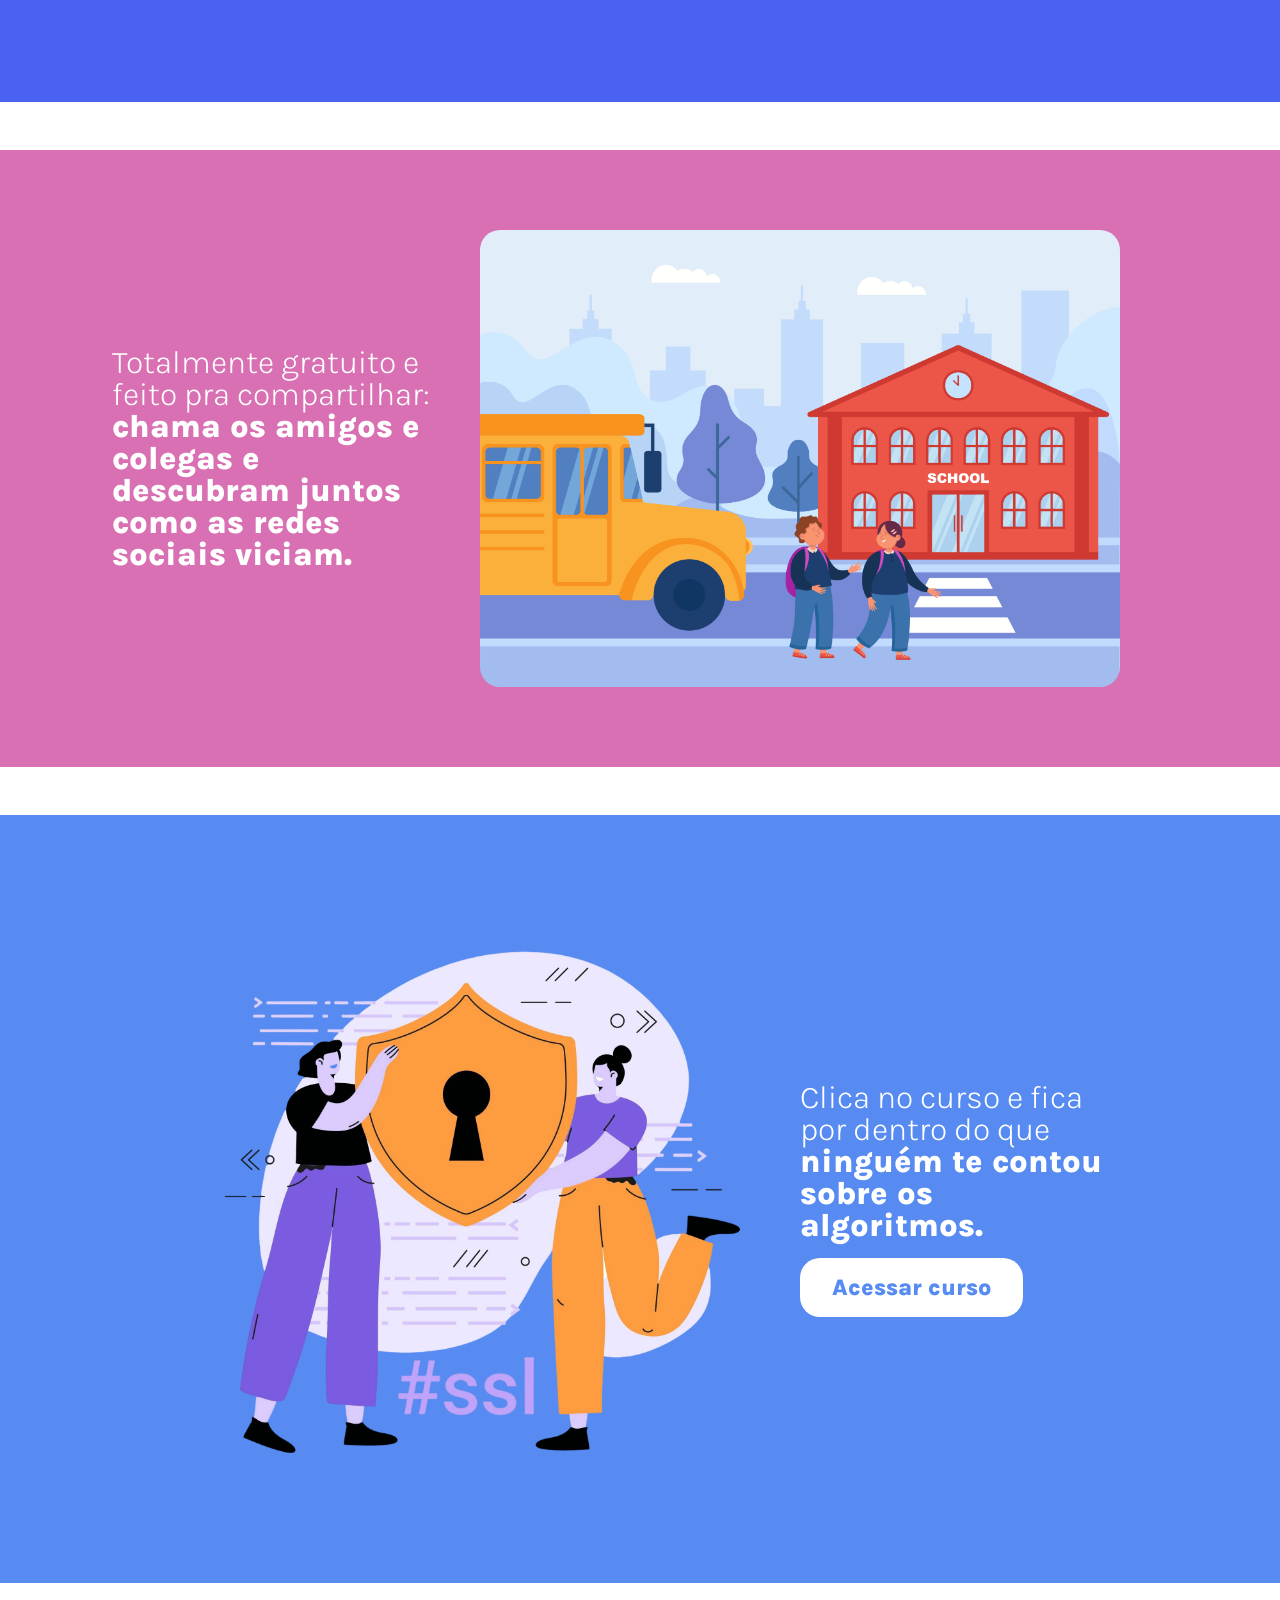
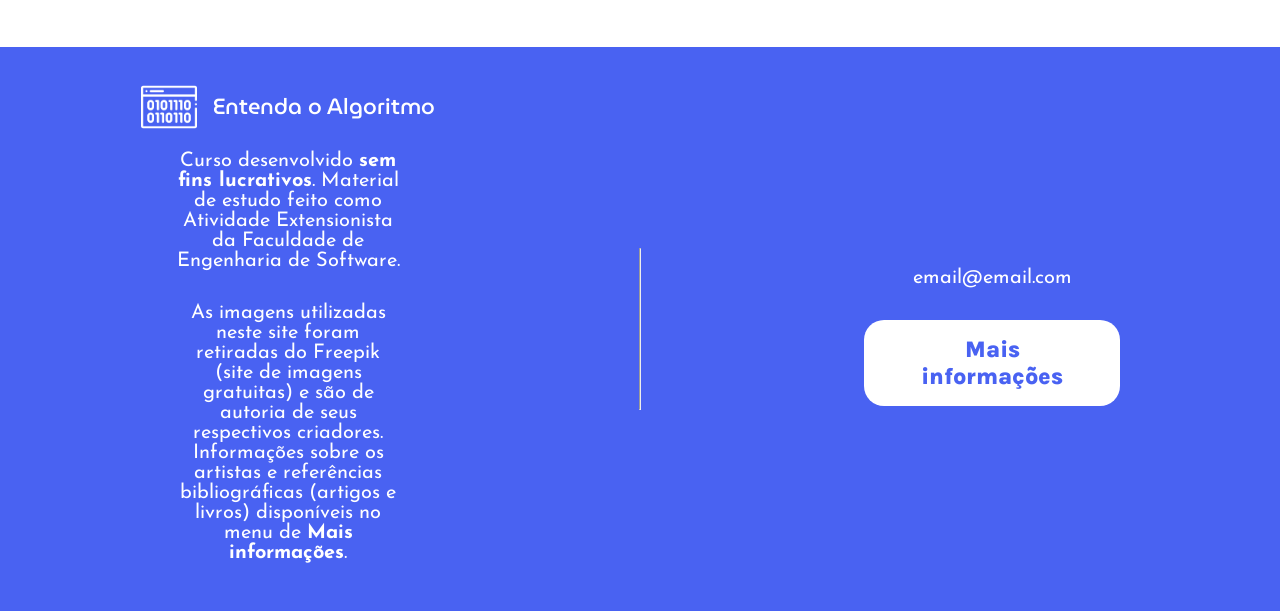
==== commit c0457e22: "Alterações no footer" ====
--- a/index.html
+++ b/index.html
@@ -56,16 +56,13 @@
                 <img src="/img/logo.png" alt="imagem logo">
                 <h1 class="texto-logo">Entenda o Algoritmo</h1>
             </div>
-            <h4>Curso desenvolvido <span>sem fins lucrativos</span>.Material de estudo feito como Atividade Extensionista da Faculdade de Engenharia de Software.</h4>
-            <h4>Para acessar direitos autorais das imagens e referências utilizadas para o desenvolvimento do curso acessar o menu de Mais informações</h4>
+
+            <h4>Curso desenvolvido <span>sem fins lucrativos</span>. Material de estudo feito como Atividade Extensionista da Faculdade de Engenharia de Software.</h4>
+            <h4>As imagens utilizadas neste site foram retiradas do Freepik (site de imagens gratuitas) e são de autoria de seus respectivos criadores. Informações sobre os artistas e referências bibliográficas (artigos e livros) disponíveis no menu de <span>Mais informações</span>.</h4>
         </div>
         <hr class="rodape-divisao">
         <div class="rodape-2">
             <h4>email@email.com</h4>
-            <button class="btn-linkedin">
-                <img src="/img/linkedin.png">
-                Linkedin
-            </button>
             <button class="mais-info-btn">Mais informações</button>
         </div>
     </footer>
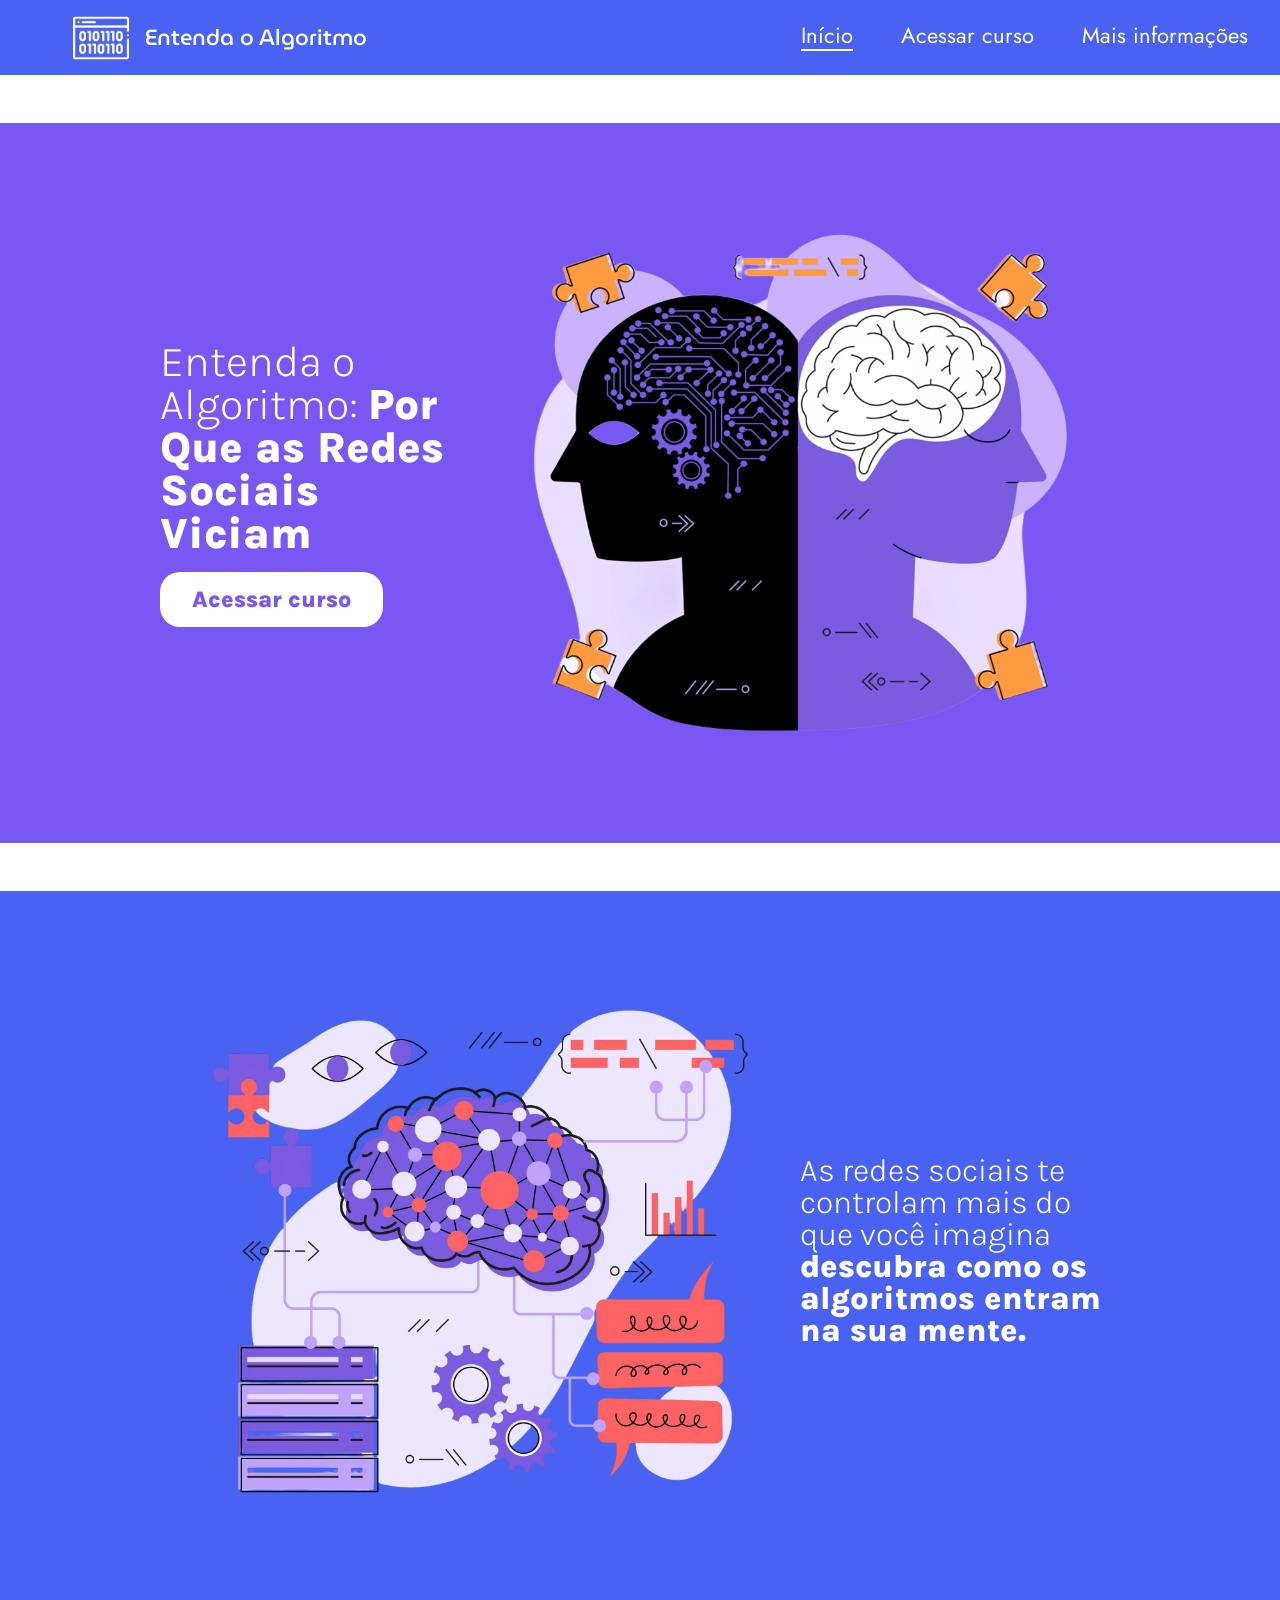
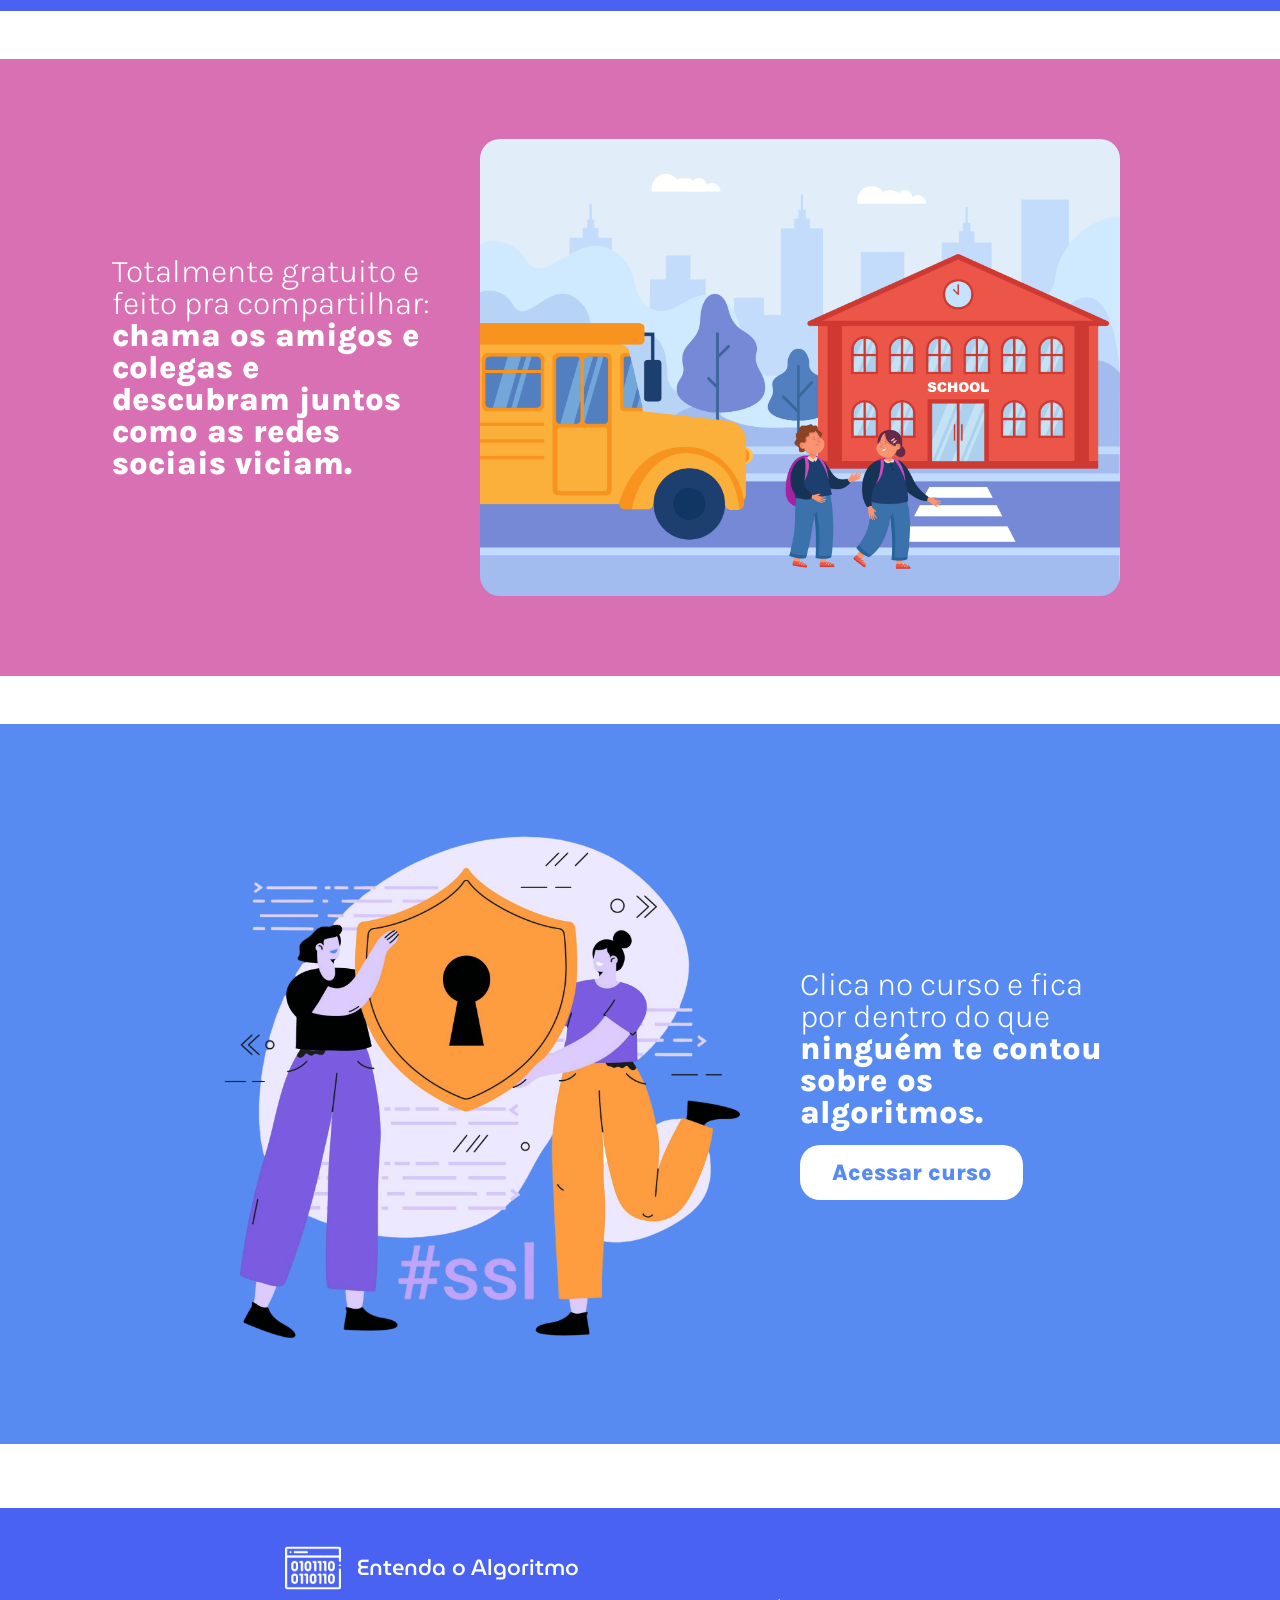
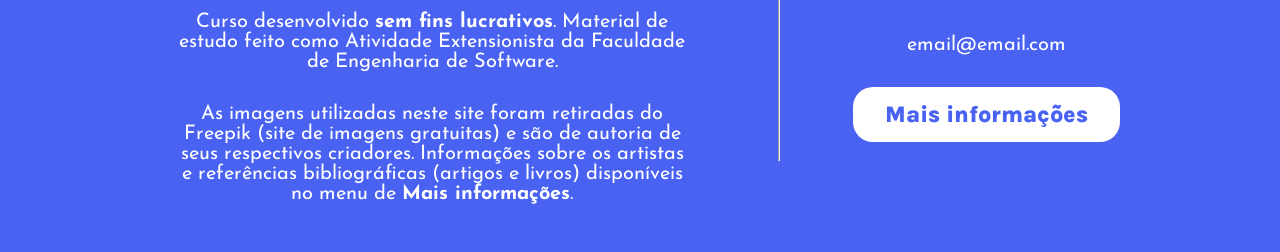
==== commit 54bbd6f6: "Adicionando alterações, elas foram feitas no meu computador do trabalho por conta disso não realizei" ====
--- a/index.html
+++ b/index.html
@@ -1,59 +1,64 @@
 <!DOCTYPE html>
-<html lang="en">
+<html lang="pt-BR">
 <head>
     <meta charset="UTF-8">
     <meta name="viewport" content="width=device-width, initial-scale=1.0">
-    <link rel="stylesheet" href="/index_sass/style.css">
-    <link rel="stylesheet" href="/index_sass/reset.css">
-    <title>Entendendo o Algoritmo</title>
+    <link rel="stylesheet" href="index_sass/style.css">
+    <link rel="stylesheet" href="index_sass/reset.css">
+    <title>Entenda o Algoritmo</title>
 </head>
-<body> 
+<body>
     <header>
-        <div class="logo">
-            <img src="img/logo.png" alt="imagem logo">
+        <a class="logo" href="index.html" aria-label="Entenda o Algoritmo - página inicial">
+            <img src="img/logo.png" alt="">
             <h1 class="texto-logo">Entenda o Algoritmo</h1>
-        </div>
-        <div class="opcoes">
-            <h2>Início</h2>
-            <h2>Acessar curso</h2>
-            <h2>Mais informações</h2>
-        </div>
+        </a>
+        <button class="menu-toggle" aria-label="Abrir menu" aria-expanded="false" aria-controls="menu">
+            <span></span><span></span><span></span>
+        </button>
+        <nav class="opcoes" id="menu" aria-label="Menu principal">
+            <a href="index.html" aria-current="page">Início</a>
+            <a href="curso.html">Acessar curso</a>
+            <a href="mais-informacoes.html">Mais informações</a>
+        </nav>
     </header>
 
-    <container class="container-1">
-        <div class="container-1-texto">
-            <h2>Entenda o Algoritmo: <span>Por Que as Redes Sociais Viciam</span></h2>
-            <button class="container-1-btn">Acessar curso</button>
-        </div>
-        <img src="/img/img1.png" alt="" class="container-1-imagem">
-    </container>
+    <main>
+        <section class="container container-1">
+            <div class="container-1-texto">
+                <h2>Entenda o Algoritmo: <span>Por Que as Redes Sociais Viciam</span></h2>
+                <a class="btn container-1-btn" href="curso.html">Acessar curso</a>
+            </div>
+            <img src="img/img1.png" alt="Ilustração de uma cabeça metade circuito eletrônico e metade cérebro" class="container-1-imagem">
+        </section>
 
-    <container class="container-2">
-        <img src="/img/img2.png" alt="" class="container-2-imagem">
-        <div class="container-2-texto">
-            <h3>As redes sociais te controlam mais do que você imagina <span>descubra como os algoritmos entram na sua mente.</span></h3>
-        </div>
-    </container>
+        <section class="container container-2">
+            <img src="img/img2.png" alt="Ilustração de um cérebro conectado a gráficos, engrenagens e servidores" class="container-2-imagem">
+            <div class="container-2-texto">
+                <h3>As redes sociais te controlam mais do que você imagina <span>descubra como os algoritmos entram na sua mente.</span></h3>
+            </div>
+        </section>
 
-    <container class="container-3">
-        <div class="container-3-texto">
-            <h3>Totalmente gratuito e feito pra compartilhar: <span>chama os amigos e colegas e descubram juntos como as redes sociais viciam.</span></h3>
-        </div>
-        <img src="/img/img3.png" alt="" class="container-3-imagem">
-    </container>
+        <section class="container container-3">
+            <div class="container-3-texto">
+                <h3>Totalmente gratuito e feito pra compartilhar: <span>chama os amigos e colegas e descubram juntos como as redes sociais viciam.</span></h3>
+            </div>
+            <img src="img/img3.png" alt="Ilustração de estudantes chegando à escola com um ônibus escolar" class="container-3-imagem">
+        </section>
 
-    <container class="container-4">
-        <img src="/img/img4.png" alt="" class="container-4-imagem">
-        <div class="container-4-texto">
-            <h3>Clica no curso e fica por dentro do que <span>ninguém te contou sobre os algoritmos.</span></h3>
-            <button class="container-4-btn">Acessar curso</button>
-        </div>
-    </container>
+        <section class="container container-4">
+            <img src="img/img4.png" alt="Ilustração de duas pessoas segurando um escudo com um cadeado" class="container-4-imagem">
+            <div class="container-4-texto">
+                <h3>Clica no curso e fica por dentro do que <span>ninguém te contou sobre os algoritmos.</span></h3>
+                <a class="btn container-4-btn" href="curso.html">Acessar curso</a>
+            </div>
+        </section>
+    </main>
 
     <footer>
         <div class="rodape-1">
             <div class="logo">
-                <img src="/img/logo.png" alt="imagem logo">
+                <img src="img/logo.png" alt="">
                 <h1 class="texto-logo">Entenda o Algoritmo</h1>
             </div>
 
@@ -63,9 +68,10 @@
         <hr class="rodape-divisao">
         <div class="rodape-2">
             <h4>email@email.com</h4>
-            <button class="mais-info-btn">Mais informações</button>
+            <a class="btn mais-info-btn" href="mais-informacoes.html">Mais informações</a>
         </div>
     </footer>
 
+    <script src="js/script.js"></script>
 </body>
-</html>+</html>
--- a/index_sass/style.css
+++ b/index_sass/style.css
@@ -20,6 +20,8 @@
   padding: 1rem;
 }
 header .logo {
+  color: white;
+  text-decoration: none;
   width: 20%;
   padding-left: 2rem;
   display: flex;
@@ -48,36 +50,97 @@
   font-family: var(--jost);
   flex-direction: row;
 }
-header .opcoes h2:hover {
+header .opcoes a {
+  color: white;
+  text-decoration: none;
+  transition: transform 0.2s;
+  border-bottom: 2px solid transparent;
+  padding-bottom: 0.2rem;
+}
+header .opcoes a:hover, header .opcoes a:focus-visible {
   transform: scale(1.1);
+}
+header .opcoes a[aria-current=page] {
+  border-bottom-color: white;
+}
+header .menu-toggle {
+  display: none;
 }
 
 @media screen and (max-width: 750px) {
   header {
-    flex-direction: column;
+    flex-direction: row;
+    flex-wrap: wrap;
     justify-content: space-between;
-    padding: 0.5rem;
+    padding: 0.8rem 1rem;
+    position: relative;
   }
   header .logo {
     padding-left: 0rem;
     gap: 0.5rem;
-    padding-top: 0.5rem;
     width: auto;
   }
   header .logo img {
-    height: 3rem;
+    height: 2.6rem;
   }
   header .logo h1 {
     width: auto;
-    font-size: 20px;
+    font-size: 19px;
+  }
+  header .menu-toggle {
+    display: flex;
+    flex-direction: column;
+    justify-content: center;
+    gap: 5px;
+    width: 44px;
+    height: 44px;
+    padding: 10px;
+    margin: 0;
+    background: none;
+    border-radius: 8px;
+  }
+  header .menu-toggle span {
+    display: block;
+    height: 3px;
+    width: 100%;
+    background: white;
+    border-radius: 3px;
+    transition: transform 0.3s, opacity 0.3s;
+  }
+  header .menu-toggle:hover {
+    transform: none;
+    background: rgba(255, 255, 255, 0.15);
+  }
+  header .menu-toggle[aria-expanded=true] span:nth-child(1) {
+    transform: translateY(8px) rotate(45deg);
+  }
+  header .menu-toggle[aria-expanded=true] span:nth-child(2) {
+    opacity: 0;
+  }
+  header .menu-toggle[aria-expanded=true] span:nth-child(3) {
+    transform: translateY(-8px) rotate(-45deg);
   }
   header .opcoes {
-    justify-content: center;
-    flex-wrap: wrap;
+    display: none;
+    width: 100%;
+    flex-direction: column;
     align-items: center;
-    padding: 1rem 0rem;
-    gap: 2rem;
+    padding: 1rem 0rem 0.5rem 0rem;
+    gap: 1.2rem;
     font-size: 19px;
+  }
+  header .opcoes a {
+    width: 100%;
+    text-align: center;
+    padding: 0.6rem 0rem;
+  }
+  header .opcoes a:hover, header .opcoes a:focus-visible {
+    transform: none;
+    background: rgba(255, 255, 255, 0.15);
+    border-radius: 10px;
+  }
+  header .opcoes.aberto {
+    display: flex;
   }
 }
 @media screen and (min-width: 750px) and (max-width: 1000px) {
@@ -108,7 +171,7 @@
     font-size: 19px;
   }
 }
-container {
+.container {
   width: 100%;
   height: 45rem;
   display: flex;
@@ -119,32 +182,32 @@
   gap: 5rem;
   padding: 2rem 0rem;
 }
-container img {
+.container img {
   height: 35rem;
 }
-container div {
+.container div {
   width: 20rem;
 }
-container div h2 {
+.container div h2 {
   font-size: 2.7rem;
   font-family: var(--karla);
   font-weight: 300;
   color: white;
 }
-container div h3 {
+.container div h3 {
   font-size: 2rem;
   font-family: var(--karla);
   font-weight: 300;
   color: white;
 }
-container div span {
+.container div span {
   font-weight: 900;
 }
 
 .container-1 {
   background: var(--roxo);
 }
-.container-1 button {
+.container-1 button, .container-1 .btn {
   color: var(--roxo);
 }
 
@@ -165,11 +228,14 @@
   background: var(--azul-claro);
   margin-bottom: 4rem;
 }
-.container-4 button {
+.container-4 button, .container-4 .btn {
   color: var(--azul-claro);
 }
 
-button {
+button, .btn {
+  display: inline-block;
+  text-decoration: none;
+  cursor: pointer;
   padding: 1rem 2rem;
   background: white;
   font-family: var(--karla);
@@ -180,24 +246,29 @@
   margin-top: 1rem;
 }
 
-button:hover {
+button:hover, .btn:hover {
   transform: scale(1.1);
 }
 
+button:focus-visible, .btn:focus-visible, a:focus-visible {
+  outline: 3px solid #FFD43B;
+  outline-offset: 3px;
+}
+
 @media screen and (max-width: 650px) {
-  container {
+  .container {
     flex-direction: column;
     justify-content: center;
     height: auto;
     gap: 1rem;
     padding: 2rem 0rem 1rem 0rem;
   }
-  container img {
+  .container img {
     width: 80%;
     height: auto;
     padding: 1rem 0rem;
   }
-  container div {
+  .container div {
     width: auto;
     display: flex;
     flex-direction: column;
@@ -205,20 +276,20 @@
     align-items: center;
     gap: 0.8rem;
   }
-  container div h2 {
+  .container div h2 {
     font-size: 1.6rem;
     text-align: center;
     padding: 1rem 10% 0rem 10%;
   }
-  container div h3 {
+  .container div h3 {
     font-size: 1.2rem;
     text-align: center;
     padding: 0rem 10%;
   }
-  container div span {
+  .container div span {
     font-weight: 900;
   }
-  container div button {
+  .container div button, .container div .btn {
     padding: 1rem 1.5rem;
     font-size: 20px;
     margin-top: 1rem;
@@ -251,51 +322,51 @@
   .container-4 img {
     padding: 0rem;
   }
-  .container-4 button {
+  .container-4 button, .container-4 .btn {
     margin-bottom: 2.5rem;
   }
 }
 @media screen and (min-width: 500px) and (max-width: 650px) {
-  container img {
+  .container img {
     width: 75%;
   }
-  container div {
+  .container div {
     gap: 1rem;
   }
-  container div h2 {
+  .container div h2 {
     font-size: 1.8rem;
   }
-  container div h3 {
+  .container div h3 {
     font-size: 1.4rem;
   }
 }
 @media screen and (min-width: 650px) and (max-width: 1000px) {
-  container {
-    gap: 0rem;
+  .container {
     display: flex;
     justify-content: center;
     align-items: center;
-    padding: 0rem;
-  }
-  container img {
-    width: 50% !important;
+    gap: 2rem;
+    padding: 2rem 1.5rem;
+  }
+  .container img {
+    width: 45% !important;
     height: auto;
     padding: 1rem 0rem;
   }
-  container div {
+  .container div {
     gap: 1rem;
-    width: 11rem !important;
+    width: 40% !important;
     text-align: center;
     padding: 0rem;
     margin: 0rem;
   }
-  container div h2 {
+  .container div h2 {
     font-size: 1.8rem;
   }
-  container div h3 {
+  .container div h3 {
     font-size: 1.4rem;
   }
-  container div button {
+  .container div button, .container div .btn {
     padding: 1rem 1.5rem;
     font-size: 20px;
     margin-top: 1rem;
@@ -309,10 +380,10 @@
   }
 }
 @media screen and (min-width: 1000px) and (max-width: 1300px) {
-  container {
+  .container {
     gap: 0rem;
   }
-  container img {
+  .container img {
     width: 50% !important;
     height: auto;
     padding: 2rem 0rem;
@@ -340,7 +411,8 @@
   justify-content: center;
   align-items: center;
   flex-direction: column;
-  width: 20%;
+  width: auto;
+  max-width: 34rem;
   margin: 2rem 0rem;
 }
 footer .rodape-1 h4, footer .rodape-2 h4 {
@@ -354,7 +426,7 @@
 footer .rodape-1 span, footer .rodape-2 span {
   font-weight: 900;
 }
-footer .rodape-1 button, footer .rodape-2 button {
+footer .rodape-1 button, footer .rodape-1 .btn, footer .rodape-2 button, footer .rodape-2 .btn {
   color: var(--azul-escuro);
 }
 footer .rodape-1 .btn-linkedin, footer .rodape-2 .btn-linkedin {
@@ -409,7 +481,7 @@
     padding: 0.5rem;
     font-size: 16px;
   }
-  footer .rodape-1 button, footer .rodape-2 button {
+  footer .rodape-1 button, footer .rodape-1 .btn, footer .rodape-2 button, footer .rodape-2 .btn {
     font-size: 16px;
     width: auto;
     padding: 0.5rem 1rem;
@@ -453,7 +525,7 @@
   footer .rodape-1 span, footer .rodape-2 span {
     font-weight: 900;
   }
-  footer .rodape-1 button, footer .rodape-2 button {
+  footer .rodape-1 button, footer .rodape-1 .btn, footer .rodape-2 button, footer .rodape-2 .btn {
     font-size: 17px;
     padding: 0.5rem 1rem;
     width: auto;
@@ -484,4 +556,345 @@
   footer hr {
     height: 10rem;
   }
-}/*# sourceMappingURL=style.css.map */+}
+.pagina-topo {
+  background: var(--roxo);
+  color: white;
+  text-align: center;
+  padding: 4rem 1.5rem;
+  margin-top: 3rem;
+}
+.pagina-topo h2 {
+  font-family: var(--karla);
+  font-size: 2.7rem;
+  font-weight: 300;
+  margin-bottom: 1rem;
+}
+.pagina-topo h2 span {
+  font-weight: 900;
+}
+.pagina-topo p {
+  font-family: var(--josefin);
+  font-size: 1.3rem;
+  line-height: 1.5;
+  max-width: 40rem;
+  margin: 0 auto;
+}
+
+.topo-info {
+  background: var(--azul-escuro);
+}
+
+.curso {
+  display: grid;
+  grid-template-columns: minmax(0, 2fr) minmax(0, 1fr);
+  gap: 2rem;
+  max-width: 75rem;
+  margin: 3rem auto;
+  padding: 0rem 1.5rem;
+  font-family: var(--josefin);
+}
+
+.curso-player .video {
+  position: relative;
+  width: 100%;
+  aspect-ratio: 16/9;
+  border-radius: 20px;
+  overflow: hidden;
+  background: #000;
+  box-shadow: 0 10px 30px rgba(73, 98, 242, 0.3);
+}
+.curso-player .video iframe {
+  position: absolute;
+  inset: 0;
+  width: 100%;
+  height: 100%;
+  border: 0;
+}
+.curso-player .aula-etiqueta {
+  margin-top: 1.5rem;
+  color: var(--rosa);
+  font-weight: 700;
+  font-size: 1rem;
+  text-transform: uppercase;
+  letter-spacing: 1px;
+}
+.curso-player h3 {
+  font-family: var(--karla);
+  font-weight: 900;
+  font-size: 2rem;
+  color: var(--azul-escuro);
+  margin: 0.5rem 0rem;
+}
+.curso-player p {
+  font-size: 1.2rem;
+  line-height: 1.5;
+  color: #333;
+}
+
+.curso-navegacao {
+  display: flex;
+  gap: 1rem;
+  flex-wrap: wrap;
+  margin-top: 1rem;
+}
+.curso-navegacao .btn {
+  background: var(--azul-escuro);
+  color: white;
+  font-size: 18px;
+  padding: 0.8rem 1.5rem;
+}
+.curso-navegacao .btn-secundario {
+  background: white;
+  color: var(--azul-escuro);
+  border: 2px solid var(--azul-escuro);
+}
+.curso-navegacao .btn:disabled {
+  opacity: 0.4;
+  cursor: not-allowed;
+  transform: none;
+}
+
+.curso-lista {
+  background: #F3F0FF;
+  border-radius: 20px;
+  padding: 1.5rem;
+  align-self: start;
+}
+.curso-lista h3 {
+  font-family: var(--karla);
+  font-weight: 900;
+  font-size: 1.4rem;
+  color: var(--roxo);
+  margin-bottom: 1rem;
+}
+
+.lista-aulas {
+  display: flex;
+  flex-direction: column;
+  gap: 0.8rem;
+}
+.lista-aulas .aula {
+  width: 100%;
+  display: flex;
+  align-items: center;
+  gap: 1rem;
+  text-align: left;
+  margin: 0;
+  padding: 0.9rem 1rem;
+  border-radius: 15px;
+  background: white;
+  border: 2px solid transparent;
+  font-family: var(--josefin);
+  font-weight: 400;
+  font-size: 1rem;
+  color: #333;
+  line-height: 1.3;
+  transition: border-color 0.2s, transform 0.2s;
+}
+.lista-aulas .aula:hover {
+  transform: scale(1.02);
+  border-color: var(--azul-claro);
+}
+.lista-aulas .aula[aria-current=true] {
+  background: var(--roxo);
+  color: white;
+}
+.lista-aulas .aula[aria-current=true] .aula-numero {
+  background: white;
+  color: var(--roxo);
+}
+.lista-aulas .aula-numero {
+  flex-shrink: 0;
+  display: flex;
+  justify-content: center;
+  align-items: center;
+  width: 2.5rem;
+  height: 2.5rem;
+  border-radius: 50%;
+  background: var(--roxo);
+  color: white;
+  font-family: var(--karla);
+  font-weight: 900;
+  font-size: 1.2rem;
+}
+.lista-aulas .aula-extra .aula-numero {
+  background: var(--rosa);
+  font-size: 1rem;
+}
+.lista-aulas .aula-extra[aria-current=true] .aula-numero {
+  color: var(--rosa);
+}
+.lista-aulas .aula-texto {
+  display: flex;
+  flex-direction: column;
+  gap: 0.2rem;
+}
+.lista-aulas .aula-texto strong {
+  font-weight: 700;
+  font-size: 0.85rem;
+  text-transform: uppercase;
+  letter-spacing: 1px;
+  opacity: 0.8;
+}
+
+.container-feedback {
+  background: var(--rosa);
+  color: white;
+  text-align: center;
+  padding: 3rem 1.5rem;
+  margin-bottom: 4rem;
+}
+.container-feedback h3 {
+  font-family: var(--karla);
+  font-size: 2rem;
+  font-weight: 300;
+  margin-bottom: 1rem;
+}
+.container-feedback h3 span {
+  font-weight: 900;
+  display: block;
+}
+.container-feedback .btn {
+  color: var(--rosa);
+}
+
+.info {
+  display: grid;
+  grid-template-columns: repeat(2, minmax(0, 1fr));
+  gap: 1.5rem;
+  max-width: 75rem;
+  margin: 3rem auto 4rem auto;
+  padding: 0rem 1.5rem;
+  font-family: var(--josefin);
+}
+
+.info-card {
+  background: #F3F0FF;
+  border-radius: 20px;
+  padding: 2rem;
+  color: #333;
+  line-height: 1.5;
+  font-size: 1.1rem;
+}
+.info-card h3 {
+  font-family: var(--karla);
+  font-weight: 900;
+  font-size: 1.6rem;
+  color: var(--roxo);
+  margin-bottom: 1rem;
+}
+.info-card h4 {
+  font-family: var(--karla);
+  font-weight: 700;
+  font-size: 1.2rem;
+  color: var(--azul-escuro);
+  margin: 1.5rem 0rem 0.5rem 0rem;
+}
+.info-card p {
+  margin-bottom: 1rem;
+}
+.info-card strong {
+  font-weight: 700;
+}
+.info-card a {
+  color: var(--azul-escuro);
+  word-break: break-word;
+}
+
+.info-lista {
+  list-style: disc;
+  padding-left: 1.3rem;
+}
+.info-lista li {
+  margin-bottom: 0.6rem;
+}
+
+.info-links {
+  font-size: 0.95rem;
+}
+
+.info-card:nth-child(2) {
+  grid-row: span 2;
+}
+
+.info-ajuda {
+  background: var(--rosa);
+  color: white;
+}
+.info-ajuda h3, .info-ajuda a {
+  color: white;
+}
+
+@media screen and (max-width: 900px) {
+  .curso {
+    grid-template-columns: 1fr;
+  }
+  .info {
+    grid-template-columns: 1fr;
+  }
+  .info-card:nth-child(2) {
+    grid-row: auto;
+  }
+}
+@media screen and (max-width: 650px) {
+  .pagina-topo {
+    padding: 2.5rem 1rem;
+  }
+  .pagina-topo h2 {
+    font-size: 1.8rem;
+  }
+  .pagina-topo p {
+    font-size: 1.1rem;
+  }
+  .curso, .info {
+    margin: 2rem auto;
+    padding: 0rem 1rem;
+  }
+  .curso-player .video {
+    border-radius: 12px;
+  }
+  .curso-player h3 {
+    font-size: 1.5rem;
+  }
+  .curso-player p {
+    font-size: 1.05rem;
+  }
+  .curso-navegacao .btn {
+    flex: 1;
+    font-size: 16px;
+    padding: 0.8rem 1rem;
+    text-align: center;
+  }
+  .container-feedback h3 {
+    font-size: 1.4rem;
+  }
+  .info-card {
+    padding: 1.5rem;
+    font-size: 1rem;
+  }
+}
+.container {
+  box-sizing: border-box;
+}
+
+.btn, button {
+  white-space: nowrap;
+}
+
+.lista-aulas .aula {
+  white-space: normal;
+}
+
+@media screen and (max-width: 750px) {
+  body > header {
+    padding: 0.6rem 1rem;
+  }
+  body > header .opcoes a[aria-current=page] {
+    border-bottom-color: transparent;
+    background: rgba(255, 255, 255, 0.2);
+    border-radius: 10px;
+  }
+}
+
+/*# sourceMappingURL=style.css.map */
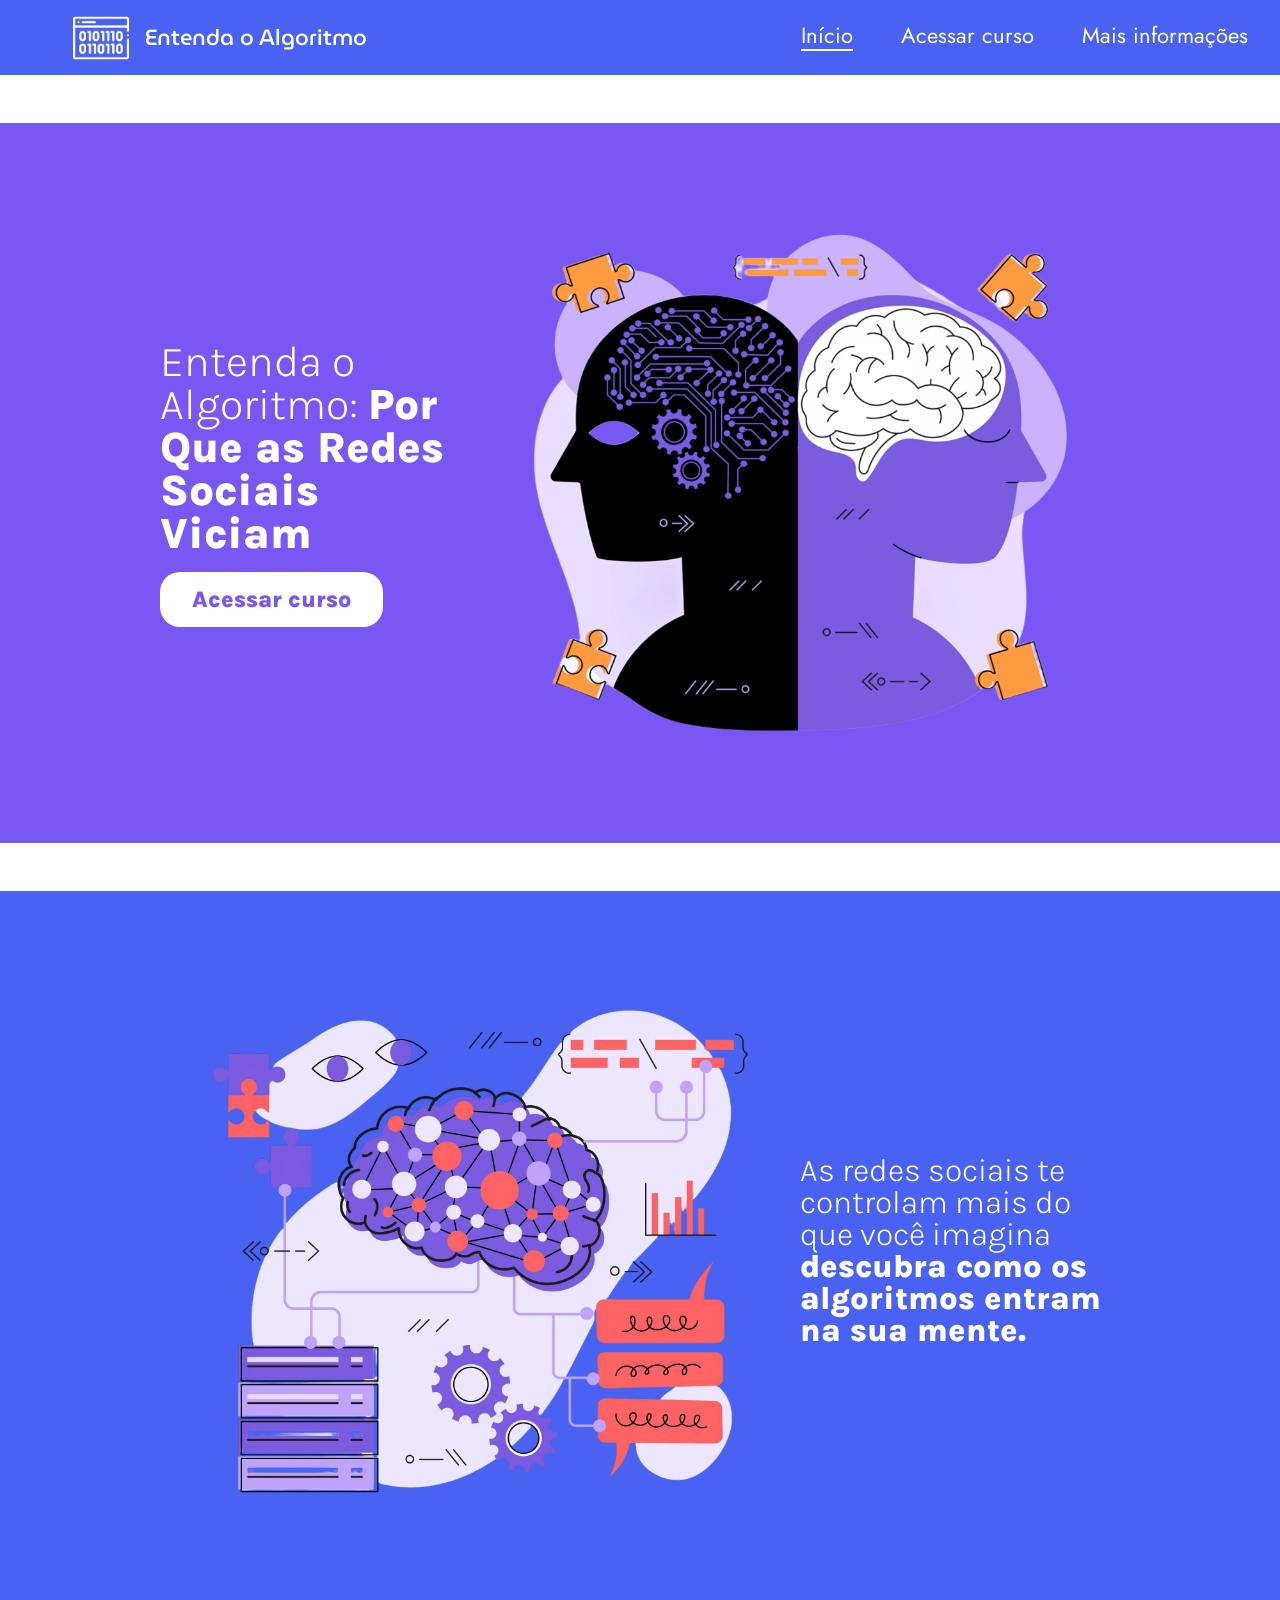
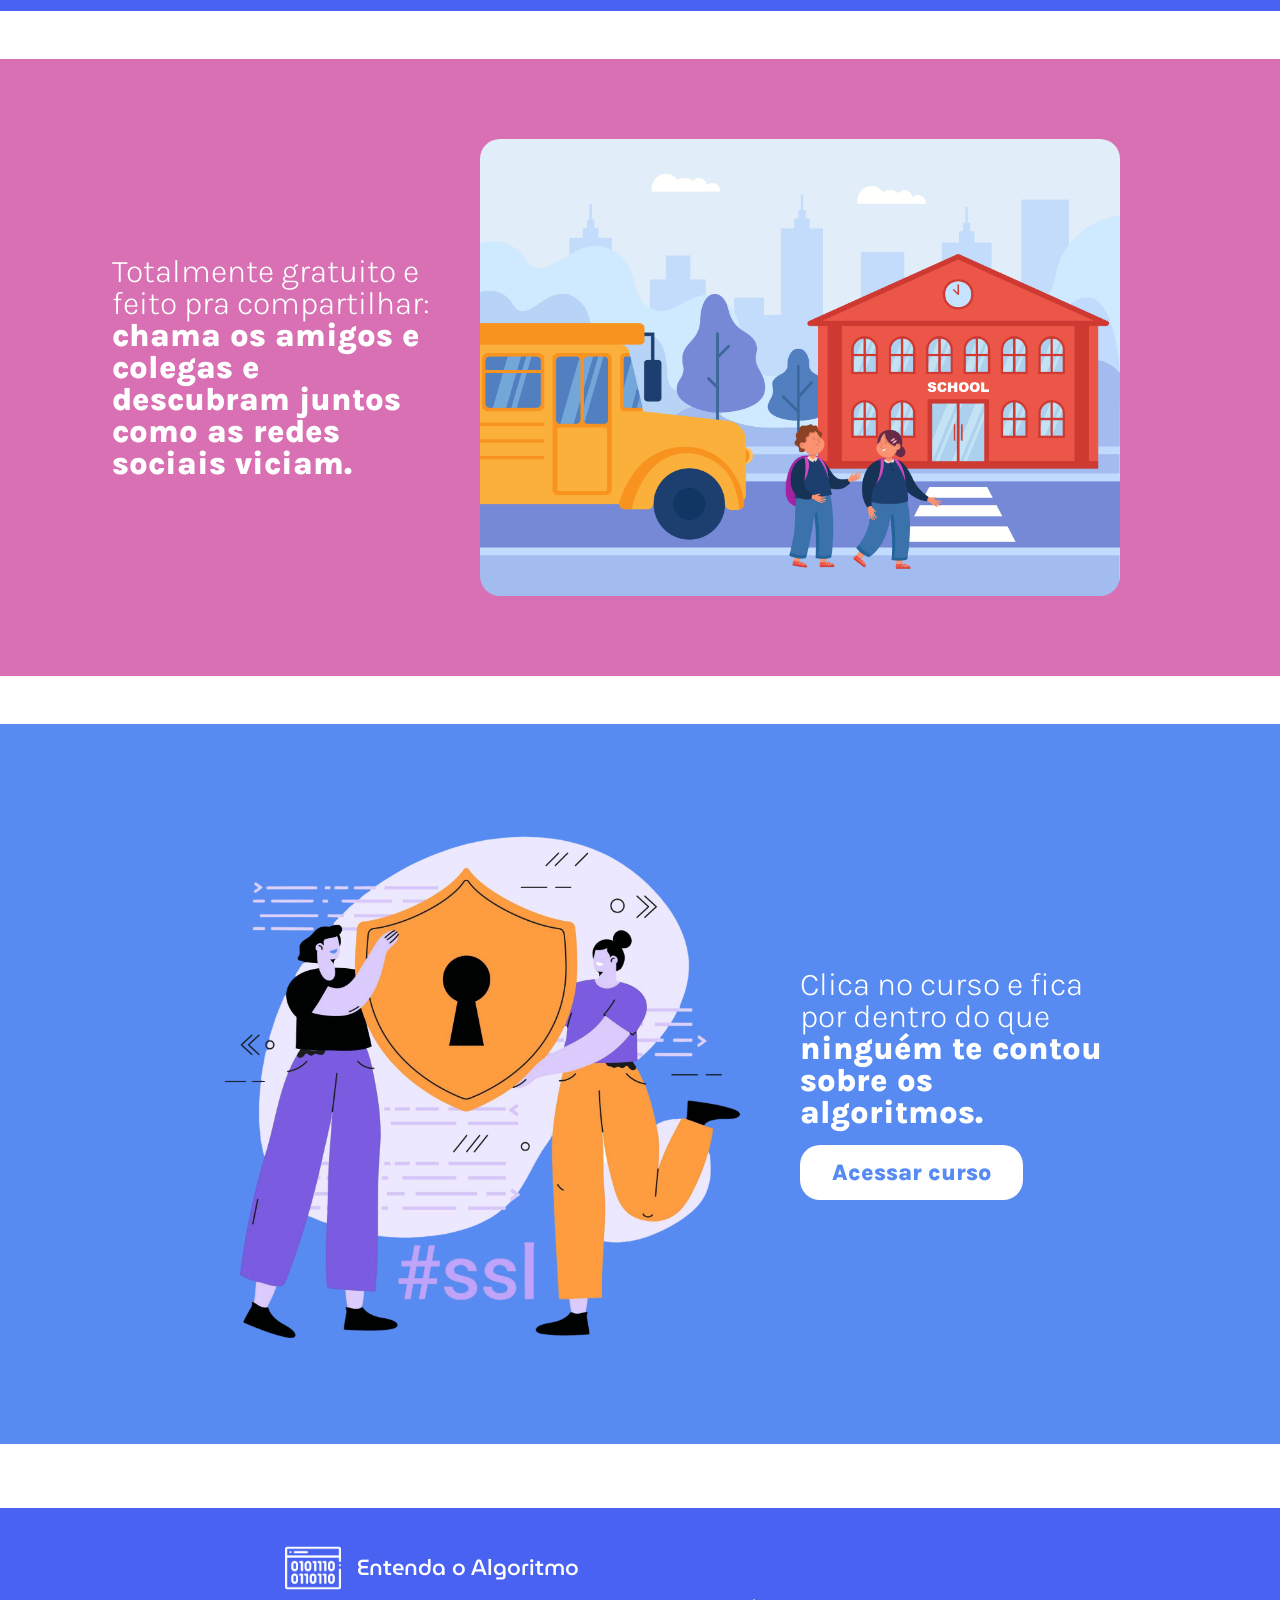
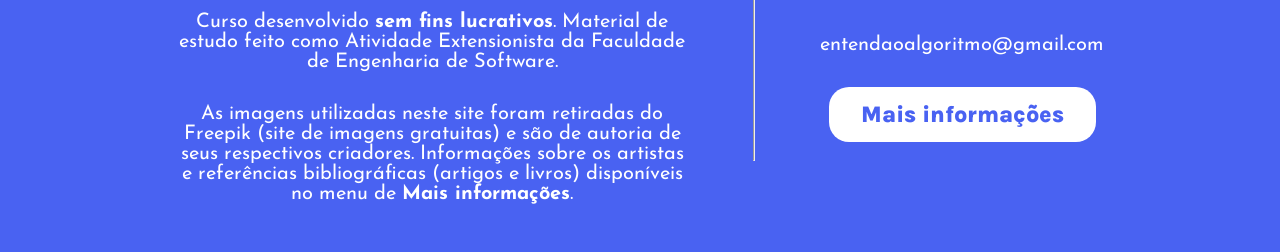
==== commit b260c0ec: "Ajustando e-mail no site" ====
--- a/index.html
+++ b/index.html
@@ -67,7 +67,7 @@
         </div>
         <hr class="rodape-divisao">
         <div class="rodape-2">
-            <h4>email@email.com</h4>
+            <h4>entendaoalgoritmo@gmail.com</h4>
             <a class="btn mais-info-btn" href="mais-informacoes.html">Mais informações</a>
         </div>
     </footer>
